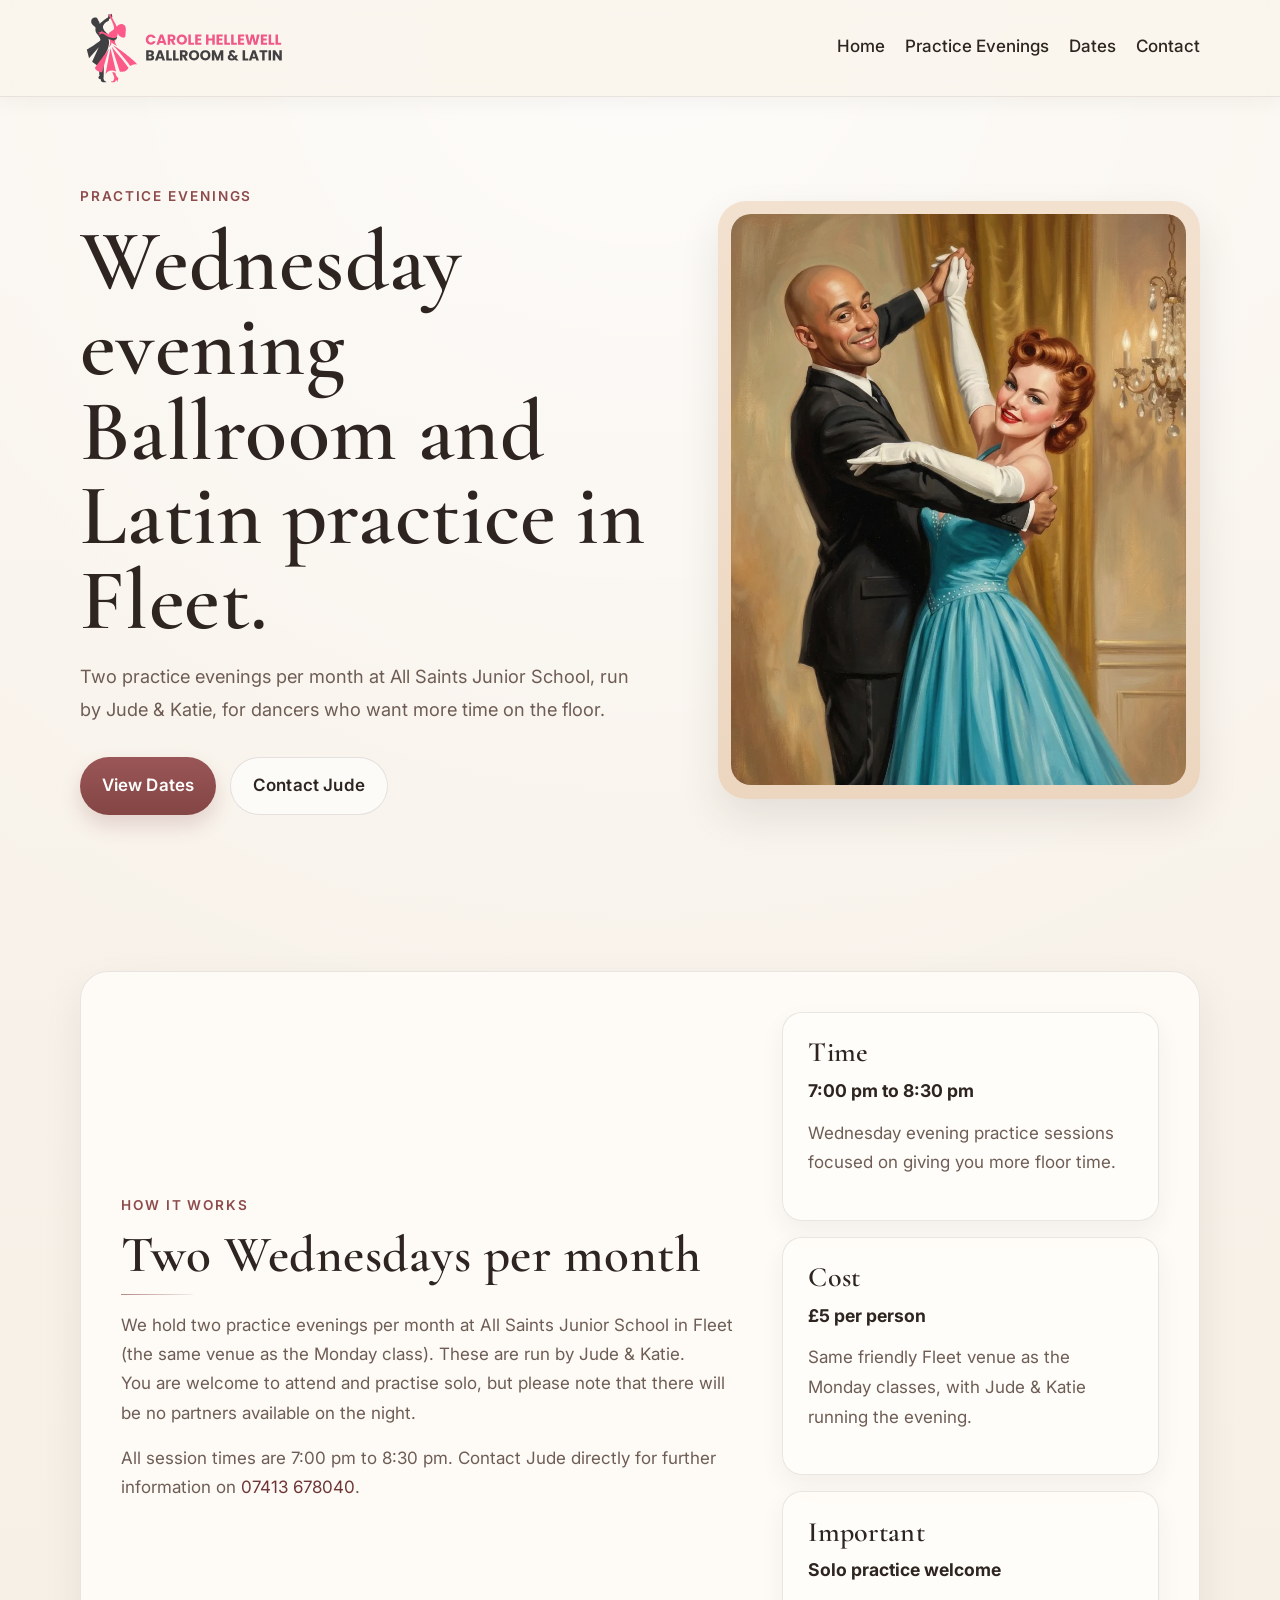
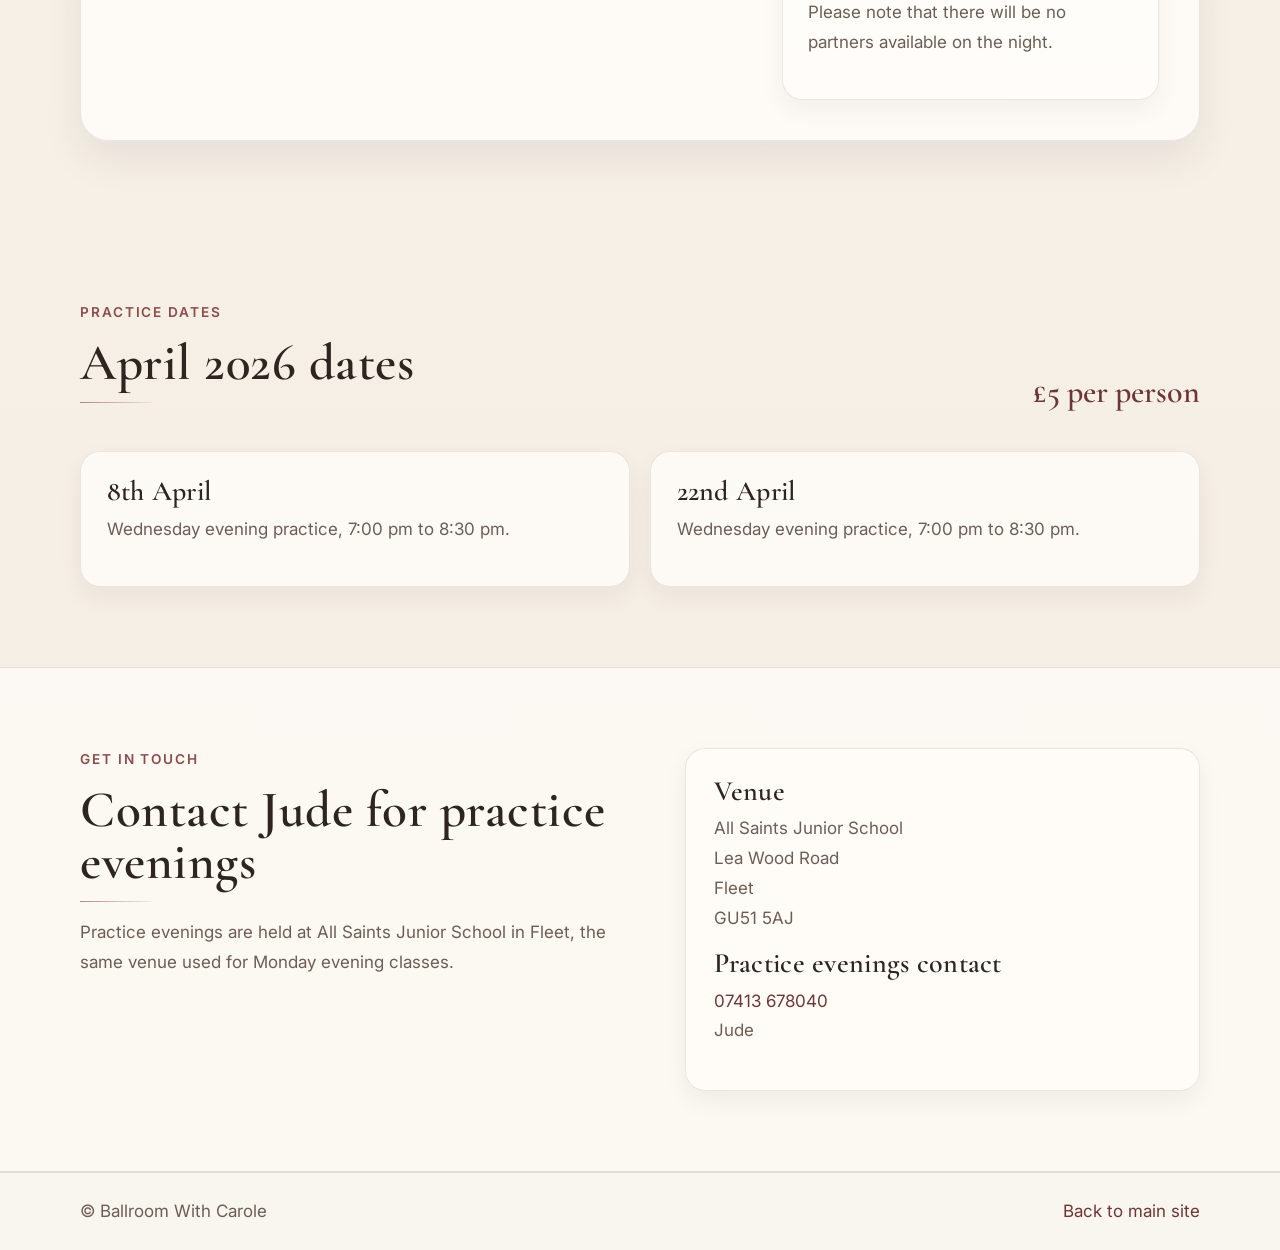
==== practice-evenings.html @ eed53af4 "Upload of locally developed files" ====
<!DOCTYPE html>
<html lang="en">
<head>
  <meta charset="UTF-8" />
  <meta name="viewport" content="width=device-width, initial-scale=1.0" />
  <title>Practice Evenings in Fleet | Ballroom With Carole</title>
  <meta
    name="description"
    content="Practice evenings in Fleet, Hampshire, with two Wednesday sessions per month at All Saints Junior School. Run by Jude & Katie."
  />
  <link rel="canonical" href="https://ballroomwithcarole.co.uk/practice-evenings.html" />
  <meta name="robots" content="index,follow" />
  <meta property="og:locale" content="en_GB" />
  <meta property="og:type" content="website" />
  <meta property="og:site_name" content="Ballroom With Carole" />
  <meta property="og:title" content="Practice Evenings in Fleet | Ballroom With Carole" />
  <meta
    property="og:description"
    content="Practice evenings in Fleet, Hampshire, with two Wednesday sessions per month at All Saints Junior School. Run by Jude & Katie."
  />
  <meta property="og:url" content="https://ballroomwithcarole.co.uk/practice-evenings.html" />
  <meta property="og:image" content="https://ballroomwithcarole.co.uk/images/latin.webp" />
  <meta property="og:image:alt" content="Vintage-style Latin dance illustration" />
  <meta name="twitter:card" content="summary_large_image" />
  <meta name="twitter:title" content="Practice Evenings in Fleet | Ballroom With Carole" />
  <meta
    name="twitter:description"
    content="Practice evenings in Fleet, Hampshire, with two Wednesday sessions per month at All Saints Junior School. Run by Jude & Katie."
  />
  <meta name="twitter:image" content="https://ballroomwithcarole.co.uk/images/latin.webp" />
  <meta name="twitter:image:alt" content="Vintage-style Latin dance illustration" />
  <link rel="preconnect" href="https://fonts.googleapis.com" />
  <link rel="preconnect" href="https://fonts.gstatic.com" crossorigin />
  <link
    href="https://fonts.googleapis.com/css2?family=Cormorant+Garamond:wght@500;600;700&family=Inter:wght@400;500;600&display=swap"
    rel="stylesheet"
  />
  <link rel="stylesheet" href="style.css" />
  <script type="application/ld+json">
    {
      "@context": "https://schema.org",
      "@graph": [
        {
          "@type": "WebPage",
          "@id": "https://ballroomwithcarole.co.uk/practice-evenings.html#webpage",
          "url": "https://ballroomwithcarole.co.uk/practice-evenings.html",
          "name": "Practice Evenings in Fleet | Ballroom With Carole",
          "description": "Practice evenings in Fleet, Hampshire, with two Wednesday sessions per month at All Saints Junior School. Run by Jude & Katie.",
          "inLanguage": "en-GB"
        },
        {
          "@type": "Organization",
          "@id": "https://ballroomwithcarole.co.uk/#organization",
          "name": "Ballroom With Carole",
          "url": "https://ballroomwithcarole.co.uk/",
          "logo": "https://ballroomwithcarole.co.uk/images/logo.svg"
        },
        {
          "@type": "Event",
          "@id": "https://ballroomwithcarole.co.uk/practice-evenings.html#date-2026-04-08",
          "name": "Ballroom and Latin Practice Evening",
          "description": "Wednesday evening Ballroom and Latin practice session in Fleet.",
          "startDate": "2026-04-08T19:00:00+01:00",
          "endDate": "2026-04-08T20:30:00+01:00",
          "eventAttendanceMode": "https://schema.org/OfflineEventAttendanceMode",
          "eventStatus": "https://schema.org/EventScheduled",
          "url": "https://ballroomwithcarole.co.uk/practice-evenings.html#date-2026-04-08",
          "organizer": {
            "@id": "https://ballroomwithcarole.co.uk/#organization"
          },
          "location": {
            "@type": "Place",
            "name": "All Saints Junior School",
            "address": {
              "@type": "PostalAddress",
              "streetAddress": "Lea Wood Road",
              "addressLocality": "Fleet",
              "postalCode": "GU51 5AJ",
              "addressCountry": "GB"
            }
          },
          "offers": {
            "@type": "Offer",
            "price": "5",
            "priceCurrency": "GBP",
            "url": "https://ballroomwithcarole.co.uk/practice-evenings.html",
            "availability": "https://schema.org/InStock"
          }
        },
        {
          "@type": "Event",
          "@id": "https://ballroomwithcarole.co.uk/practice-evenings.html#date-2026-04-22",
          "name": "Ballroom and Latin Practice Evening",
          "description": "Wednesday evening Ballroom and Latin practice session in Fleet.",
          "startDate": "2026-04-22T19:00:00+01:00",
          "endDate": "2026-04-22T20:30:00+01:00",
          "eventAttendanceMode": "https://schema.org/OfflineEventAttendanceMode",
          "eventStatus": "https://schema.org/EventScheduled",
          "url": "https://ballroomwithcarole.co.uk/practice-evenings.html#date-2026-04-22",
          "organizer": {
            "@id": "https://ballroomwithcarole.co.uk/#organization"
          },
          "location": {
            "@type": "Place",
            "name": "All Saints Junior School",
            "address": {
              "@type": "PostalAddress",
              "streetAddress": "Lea Wood Road",
              "addressLocality": "Fleet",
              "postalCode": "GU51 5AJ",
              "addressCountry": "GB"
            }
          },
          "offers": {
            "@type": "Offer",
            "price": "5",
            "priceCurrency": "GBP",
            "url": "https://ballroomwithcarole.co.uk/practice-evenings.html",
            "availability": "https://schema.org/InStock"
          }
        }
      ]
    }
  </script>
</head>
<body>
  <header class="site-header">
    <div class="container header-inner">
      <a class="brand" href="index.html">
        <img src="images/logo.svg" alt="Ballroom With Carole logo" />
      </a>
      <nav class="site-nav" aria-label="Primary navigation">
        <a href="index.html">Home</a>
        <a href="practice-evenings.html">Practice Evenings</a>
        <a href="#dates">Dates</a>
        <a href="#contact">Contact</a>
      </nav>
    </div>
  </header>

  <main id="top">
    <section class="hero">
      <div class="container hero-grid">
        <div class="hero-copy">
          <p class="eyebrow">Practice evenings</p>
          <h1>Wednesday evening Ballroom and Latin practice in Fleet.</h1>
          <p class="lead">
            Two practice evenings per month at All Saints Junior School, run by Jude & Katie,
            for dancers who want more time on the floor.
          </p>

          <div class="hero-actions">
            <a class="button button-primary" href="#dates">View Dates</a>
            <a class="button button-secondary" href="#contact">Contact Jude</a>
          </div>
        </div>

        <div class="hero-art" aria-hidden="true">
          <div class="hero-art-frame">
            <img src="images/latin.webp" alt="Vintage-style Latin dance illustration" />
          </div>
        </div>
      </div>
    </section>

    <section class="private section">
      <div class="container">
        <div class="private-shell">
          <div class="private-top">
            <div class="private-copy">
              <p class="eyebrow">How it works</p>
              <h2>Two Wednesdays per month</h2>
              <p class="private-lead">
                We hold two practice evenings per month at All Saints Junior School in Fleet
                (the same venue as the Monday class). These are run by Jude & Katie.
              </p>
              <p>
                You are welcome to attend and practise solo, but please note that there will
                be no partners available on the night.
              </p>
              <p>
                All session times are 7:00 pm to 8:30 pm. Contact Jude directly for further
                information on <a href="tel:07413678040">07413 678040</a>.
              </p>
            </div>

            <div class="practice-summary">
              <article class="card">
                <h3>Time</h3>
                <p class="card-title">7:00 pm to 8:30 pm</p>
                <p>Wednesday evening practice sessions focused on giving you more floor time.</p>
              </article>

              <article class="card">
                <h3>Cost</h3>
                <p class="card-title">£5 per person</p>
                <p>Same friendly Fleet venue as the Monday classes, with Jude & Katie running the evening.</p>
              </article>

              <article class="card">
                <h3>Important</h3>
                <p class="card-title">Solo practice welcome</p>
                <p>Please note that there will be no partners available on the night.</p>
              </article>
            </div>
          </div>
        </div>
      </div>
    </section>

    <section id="dates" class="classes section">
      <div class="container">
        <div class="section-heading">
          <div>
            <p class="eyebrow">Practice dates</p>
            <h2 id="practice-dates-heading">April 2026 dates</h2>
          </div>
          <p class="price-tag">£5 per person</p>
        </div>

        <div id="practice-dates-list" class="card-grid practice-dates-grid" aria-live="polite">
          <article class="card practice-date-card" id="date-2026-04-08">
            <h3>8th April</h3>
            <p>Wednesday evening practice, 7:00 pm to 8:30 pm.</p>
          </article>
          <article class="card practice-date-card" id="date-2026-04-22">
            <h3>22nd April</h3>
            <p>Wednesday evening practice, 7:00 pm to 8:30 pm.</p>
          </article>
        </div>
      </div>
    </section>

    <section id="contact" class="contact section section-tint">
      <div class="container contact-grid">
        <div>
          <p class="eyebrow">Get in touch</p>
          <h2>Contact Jude for practice evenings</h2>
          <p>
            Practice evenings are held at All Saints Junior School in Fleet, the same venue
            used for Monday evening classes.
          </p>
        </div>

        <div class="contact-card">
          <h3>Venue</h3>
          <p>
            All Saints Junior School<br />
            Lea Wood Road<br />
            Fleet<br />
            GU51 5AJ
          </p>

          <h3>Practice evenings contact</h3>
          <p>
            <a href="tel:07413678040">07413 678040</a><br />
            Jude
          </p>
        </div>
      </div>
    </section>
  </main>

  <footer class="site-footer">
    <div class="container footer-inner">
      <p>© Ballroom With Carole</p>
      <p><a href="index.html">Back to main site</a></p>
    </div>
  </footer>

  <script src="practice-evenings-data.js"></script>
  <script>
    (function () {
      var data = window.practiceEveningsData || {};
      var monthLabel = data.monthLabel || "";
      var dates = Array.isArray(data.dates) ? data.dates : [];
      var heading = document.getElementById("practice-dates-heading");
      var list = document.getElementById("practice-dates-list");
      var currentMonth = monthLabel;
      var monthNumbers = {
        january: "01",
        february: "02",
        march: "03",
        april: "04",
        may: "05",
        june: "06",
        july: "07",
        august: "08",
        september: "09",
        october: "10",
        november: "11",
        december: "12"
      };

      function slugifyDate(label) {
        var labelMatch = (label || "").match(/(\d{1,2})(?:st|nd|rd|th)?\s+([A-Za-z]+)/);
        var monthMatch = (currentMonth || "").match(/([A-Za-z]+)\s+(\d{4})/);
        var day = labelMatch ? labelMatch[1].padStart(2, "0") : "";
        var monthName = labelMatch ? labelMatch[2].toLowerCase() : "";
        var year = monthMatch ? monthMatch[2] : "";
        var month = monthNumbers[monthName] || "";

        if (year && month && day) {
          return "date-" + year + "-" + month + "-" + day;
        }

        return "date-" + (label || "").toLowerCase().replace(/[^a-z0-9]+/g, "-").replace(/^-+|-+$/g, "");
      }

      if (heading && monthLabel) {
        heading.textContent = monthLabel + " dates";
      }

      if (!list) {
        return;
      }

      if (!dates.length) {
        list.innerHTML =
          '<article class="card practice-date-card"><h3>Dates coming soon</h3><p>New practice evening dates will be announced soon.</p></article>';
        return;
      }

      list.innerHTML = dates
        .map(function (dateLabel) {
          return (
            '<article class="card practice-date-card" id="' + slugifyDate(dateLabel) + '">' +
            "<h3>" + dateLabel + "</h3>" +
            "<p>Wednesday evening practice, 7:00 pm to 8:30 pm.</p>" +
            "</article>"
          );
        })
        .join("");
    })();
  </script>
</body>
</html>
---- style.css ----
:root {
  --bg: #f6f0e7;
  --bg-soft: #fbf7f1;
  --surface: #fffdf9;
  --surface-2: #f0e5d7;
  --text: #2e2521;
  --muted: #6e5d55;
  --accent: #8d4b4b;
  --accent-dark: #6e3636;
  --border: rgba(46, 37, 33, 0.12);
  --shadow: 0 18px 40px rgba(46, 37, 33, 0.08);

  --font-heading: "Cormorant Garamond", serif;
  --font-body: "Inter", sans-serif;

  --container: 1120px;
  --radius: 20px;
  --shadow-soft: 0 10px 24px rgba(46, 37, 33, 0.06);
  --shadow-card: 0 16px 34px rgba(46, 37, 33, 0.08);
}

*,
*::before,
*::after {
  box-sizing: border-box;
}

html {
  scroll-behavior: smooth;
}

body {
  margin: 0;
  background:
    radial-gradient(circle at top, rgba(255, 255, 255, 0.75), transparent 38%),
    linear-gradient(to bottom, #f9f4ec, #f4ede3);
  color: var(--text);
  font-family: var(--font-body);
  font-size: 17px;
  line-height: 1.72;
}

img {
  max-width: 100%;
  display: block;
}

a {
  color: var(--accent-dark);
  text-decoration: none;
}

a:hover {
  text-decoration: underline;
}

.container {
  width: min(var(--container), calc(100% - 2rem));
  margin: 0 auto;
}

.narrow {
  width: min(760px, calc(100% - 2rem));
  margin: 0 auto;
}

.centred {
  text-align: center;
}

.section {
  padding: 5rem 0;
}

.intro.section {
  padding-top: 3.75rem;
}

.about.section {
  padding-top: 5.5rem;
  padding-bottom: 5.5rem;
}

.styles.section,
.classes.section,
.faq.section,
.private.section,
.contact.section {
  padding-top: 5rem;
  padding-bottom: 5rem;
}

.section-tint {
  background: rgba(255, 253, 249, 0.72);
  border-top: 1px solid var(--border);
  border-bottom: 1px solid var(--border);
}

h1,
h2,
h3 {
  margin-top: 0;
  font-family: var(--font-heading);
  font-weight: 600;
  line-height: 1.05;
  letter-spacing: 0.01em;
  color: var(--text);
}

h1 {
  font-size: clamp(3rem, 7vw, 5.4rem);
  margin-bottom: 1rem;
  line-height: 0.98;
  letter-spacing: 0.005em;
}

h2 {
  font-size: clamp(2.2rem, 4vw, 3.4rem);
  margin-bottom: 1rem;
  line-height: 1.02;
  position: relative;
}

h3 {
  font-size: 1.75rem;
  margin-bottom: 0.5rem;
}

p {
  margin-top: 0;
  margin-bottom: 1rem;
  color: var(--muted);
}

.eyebrow {
  margin-bottom: 0.75rem;
  color: var(--accent);
  font-size: 0.85rem;
  font-weight: 600;
  letter-spacing: 0.14em;
  text-transform: uppercase;
}

.lead,
.intro-lead {
  font-size: 1.14rem;
  line-height: 1.8;
  max-width: 38rem;
}

.card p,
.faq-item p,
.about-text p,
.contact p {
  line-height: 1.75;
}

.site-header {
  position: sticky;
  top: 0;
  z-index: 10;
  backdrop-filter: blur(12px);
  background: rgba(249, 244, 236, 0.82);
  border-bottom: 1px solid rgba(46, 37, 33, 0.09);
  box-shadow: 0 6px 18px rgba(46, 37, 33, 0.04);
}

.intro-shell,
.private-shell {
  background: rgba(255, 253, 249, 0.82);
  border: 1px solid rgba(46, 37, 33, 0.1);
  border-radius: 28px;
  padding: 2.5rem;
  box-shadow: var(--shadow);
}

.intro-top,
.private-top,
.styles-top {
  display: grid;
  grid-template-columns: 1.25fr 0.75fr;
  gap: 2rem;
  align-items: center;
  margin-bottom: 2rem;
}

.private-top {
  margin-bottom: 0;
}

.intro-copy,
.private-copy,
.styles-copy {
  max-width: 760px;
}

.intro-lead {
  margin-bottom: 0;
}

.private-lead {
  margin-bottom: 0;
}

.intro-image,
.private-image,
.classes-image {
  display: flex;
  justify-content: center;
  align-items: center;
  padding-bottom: 1rem;
}

.classes-image {
  margin-bottom: 0;
}

.intro-image-frame,
.private-image-frame,
.classes-image-frame {
  width: 100%;
  max-width: 220px;
  background: linear-gradient(180deg, #f3e1cf, #ecd6c0);
  padding: 0.55rem;
  border-radius: 22px;
  box-shadow: 0 12px 30px rgba(46, 37, 33, 0.12);
}

.classes-image-frame {
  max-width: 320px;
}

.intro-image-art,
.private-image-art,
.classes-image-art {
  width: 100%;
  height: auto;
  display: block;
  border-radius: 16px;
  filter: contrast(0.98) saturate(0.95);
}

.intro-points {
  display: grid;
  grid-template-columns: repeat(3, 1fr);
  gap: 1rem;
}

.intro-point {
  background: rgba(255, 253, 249, 0.9);
  border: 1px solid var(--border);
  border-radius: 20px;
  padding: 1.4rem;
}

.intro-point h3 {
  font-size: 1.45rem;
  margin-bottom: 0.5rem;
}

.intro-point p {
  margin-bottom: 0;
}

@media (max-width: 920px) {
  .intro-top,
  .private-top,
  .styles-top,
  .intro-points {
    grid-template-columns: 1fr;
  }

  .intro-shell,
  .private-shell {
    padding: 2rem;
  }

  .intro-image,
  .private-image,
  .classes-image {
    justify-content: flex-start;
  }

  .intro-image-frame,
  .private-image-frame {
    max-width: 200px;
  }
}

.header-inner {
  min-height: 96px;
  display: flex;
  align-items: center;
  justify-content: space-between;
  gap: 1rem;
}

.about-grid {
  align-items: center;
}

.about-image {
  display: flex;
  justify-content: center;
  align-items: center;
}

.about-image img {
  width: 240px;
  height: 240px;
  border-radius: 50%;
  object-fit: cover;
  border: 8px solid rgba(255, 255, 255, 0.78);
  box-shadow:
    0 0 0 1px rgba(46, 37, 33, 0.08),
    0 14px 34px rgba(46, 37, 33, 0.14);
}

.site-nav {
  display: flex;
  flex-wrap: wrap;
  gap: 1.25rem;
}

.site-nav a {
  color: var(--text);
  font-weight: 500;
  position: relative;
  padding-bottom: 0.2rem;
}

.site-nav a::after {
  content: "";
  position: absolute;
  left: 0;
  bottom: 0;
  width: 100%;
  height: 1px;
  background: rgba(141, 75, 75, 0.55);
  transform: scaleX(0);
  transform-origin: center;
  transition: transform 0.22s ease;
}

.site-nav a:hover {
  text-decoration: none;
}

.site-nav a:hover::after {
  transform: scaleX(1);
}

.hero {
  padding: 5.5rem 0 4.75rem;
}

.hero-grid {
  display: grid;
  grid-template-columns: 1.1fr 0.9fr;
  gap: 3rem;
  align-items: center;
}

.hero-copy {
  padding-right: 1rem;
}

.hero-actions {
  display: flex;
  flex-wrap: wrap;
  gap: 0.9rem;
  margin-top: 2rem;
}

.button {
  display: inline-flex;
  align-items: center;
  justify-content: center;
  min-height: 50px;
  padding: 0.82rem 1.35rem;
  border-radius: 999px;
  font-weight: 600;
  letter-spacing: 0.01em;
  transition: transform 0.18s ease, background-color 0.18s ease, border-color 0.18s ease;
}

.button:hover {
  text-decoration: none;
  transform: translateY(-1px);
}

.button-primary {
  background: linear-gradient(180deg, #9a5656, #844545);
  color: white;
  box-shadow: 0 10px 20px rgba(141, 75, 75, 0.2);
}

.button-primary:hover {
  background: linear-gradient(180deg, #8f4e4e, #743c3c);
}

.button-secondary {
  border: 1px solid var(--border);
  color: var(--text);
  background: rgba(255, 255, 255, 0.6);
}

.button-secondary:hover {
  background: rgba(255, 255, 255, 0.9);
  border-color: rgba(46, 37, 33, 0.18);
}

.hero-art-frame {
  background: linear-gradient(180deg, #f3e1cf, #ecd6c0);
  padding: 0.85rem;
  border-radius: 28px;
  box-shadow: 0 18px 40px rgba(46, 37, 33, 0.1);
}

.hero-art-frame img {
  border-radius: 20px;
  filter: contrast(0.98) saturate(0.94);
}

.intro-copy h2::after,
.private-copy h2::after,
.styles-copy h2::after,
.classes h2::after,
.contact h2::after {
  content: "";
  display: block;
  width: 72px;
  height: 1px;
  margin-top: 0.8rem;
  background: linear-gradient(to right, rgba(141, 75, 75, 0.65), rgba(141, 75, 75, 0.08));
}

.two-column {
  display: grid;
  grid-template-columns: 0.85fr 1.15fr;
  gap: 3rem;
  align-items: start;
}

.pill-grid {
  display: flex;
  flex-wrap: wrap;
  gap: 0.85rem;
  margin-top: 2.2rem;
}

.pill {
  display: inline-block;
  padding: 0.75rem 1.1rem;
  border-radius: 999px;
  background: rgba(255, 255, 255, 0.78);
  border: 1px solid rgba(46, 37, 33, 0.12);
  color: var(--text);
  font-weight: 500;
  letter-spacing: 0.02em;

  transition: all 0.25s ease;
}

.pill:nth-child(4n+1) {
  background: rgba(243, 225, 207, 0.6);
  /* warm champagne */
}

.pill:nth-child(4n+2) {
  background: rgba(255, 255, 255, 0.9);
}

.pill:nth-child(4n+3) {
  background: rgba(141, 75, 75, 0.08);
  /* burgundy tint */
}

.pill:nth-child(4n+4) {
  background: rgba(240, 229, 215, 0.6);
}

.pill:hover {
  transform: translateY(-2px);
  border-color: rgba(141, 75, 75, 0.35);
  box-shadow: 0 8px 18px rgba(46, 37, 33, 0.08);
  background: rgba(255, 255, 255, 0.95);
}

.pill:hover {
  letter-spacing: 0.04em;
}

.pill small {
  display: block;
  font-size: 0.7rem;
  color: var(--muted);
  margin-top: 0.2rem;
  letter-spacing: 0.06em;
  text-transform: uppercase;
}

.styles .container {
  background: rgba(255, 253, 249, 0.6);
  border: 1px solid var(--border);
  border-radius: 28px;
  padding: 2.5rem;
  box-shadow: var(--shadow);
}

.section-heading {
  display: flex;
  justify-content: space-between;
  align-items: end;
  gap: 1rem;
  margin-bottom: 2rem;
}

.price-tag {
  margin: 0;
  font-family: var(--font-heading);
  font-size: 2rem;
  font-weight: 600;
  color: var(--accent-dark);
  white-space: nowrap;
}

.card-grid {
  display: grid;
  grid-template-columns: repeat(3, 1fr);
  gap: 1.25rem;
}

.practice-summary {
  display: grid;
  gap: 1rem;
}

.practice-summary .card,
.practice-date-card {
  height: 100%;
}

.practice-dates-grid {
  grid-template-columns: repeat(2, 1fr);
}

.card {
  background: rgba(255, 253, 249, 0.82);
  border: 1px solid rgba(46, 37, 33, 0.1);
  border-radius: var(--radius);
  padding: 1.6rem;
  box-shadow: var(--shadow-soft);
}

.card-suspended {
  opacity: 0.58;
  background: rgba(255, 253, 249, 0.65);
  box-shadow: none;
}

.card-suspended:hover {
  transform: none;
  box-shadow: none;
}

.card-title {
  font-size: 1.1rem;
  font-weight: 700;
  color: var(--text);
  margin-bottom: 0.75rem;
}

.faq-grid {
  display: grid;
  grid-template-columns: repeat(2, 1fr);
  gap: 1.25rem;
  margin-top: 2rem;
}

.faq-item {
  background: rgba(255, 253, 249, 0.82);
  border: 1px solid rgba(46, 37, 33, 0.1);
  border-radius: var(--radius);
  padding: 1.5rem;
  box-shadow: var(--shadow-soft);
}

.faq-item h3 {
  font-size: 1.5rem;
}

.faq-link-wrap {
  margin-top: 1.5rem;
}

.text-link {
  font-weight: 600;
}

.contact-grid {
  display: grid;
  grid-template-columns: 1fr 0.9fr;
  gap: 2rem;
  align-items: start;
}

.contact-card {
  background: rgba(255, 253, 249, 0.82);
  border: 1px solid rgba(46, 37, 33, 0.1);
  border-radius: var(--radius);
  padding: 1.75rem;
  box-shadow: var(--shadow-soft);
}

.card:not(.card-suspended):hover,
.faq-item:hover {
  transform: translateY(-2px);
  box-shadow: var(--shadow-card);
  transition: transform 0.2s ease, box-shadow 0.2s ease;
}

.site-footer {
  padding: 1.5rem 0;
  border-top: 1px solid var(--border);
  background: rgba(255, 255, 255, 0.4);
}

.footer-inner {
  display: flex;
  justify-content: space-between;
  gap: 1rem;
  flex-wrap: wrap;
}

.footer-inner p {
  margin: 0;
}

.brand img {
  height: 80px;
  width: auto;
  display: block;
}

.brand {
  display: flex;
  flex-direction: column;
  font-family: var(--font-heading);
  font-size: 1.8rem;
  font-weight: 700;
  color: var(--text);
  line-height: 1;
  white-space: nowrap;
}

.brand:hover {
  text-decoration: none;
}

@media (max-width: 920px) {
  .hero-grid,
  .two-column,
  .contact-grid,
  .card-grid,
  .faq-grid {
    grid-template-columns: 1fr;
  }

  .practice-dates-grid {
    grid-template-columns: 1fr;
  }

  .section-heading {
    align-items: start;
    flex-direction: column;
  }

  .hero-copy {
    padding-right: 0;
  }
}

@media (max-width: 700px) {
  .intro-image,
  .intro-image-frame,
  .private-image,
  .private-image-frame,
  .classes-image,
  .classes-image-frame {
    width: 100%;
  }

  .intro-image-frame,
  .private-image-frame,
  .classes-image-frame {
    max-width: none;
  }

  .header-inner {
    flex-direction: column;
    justify-content: center;
    padding: 1rem 0;
  }

  .site-nav {
    justify-content: center;
    gap: 0.9rem;
  }

  .section {
    padding: 4rem 0;
  }

  .button {
    width: 100%;
  }
}

@media (max-width: 1024px) {
  .hero {
    padding: 3rem 0 0 !important;
  }

  .styles.section,
  .private.section {
    padding-bottom: 0 !important;
  }
}
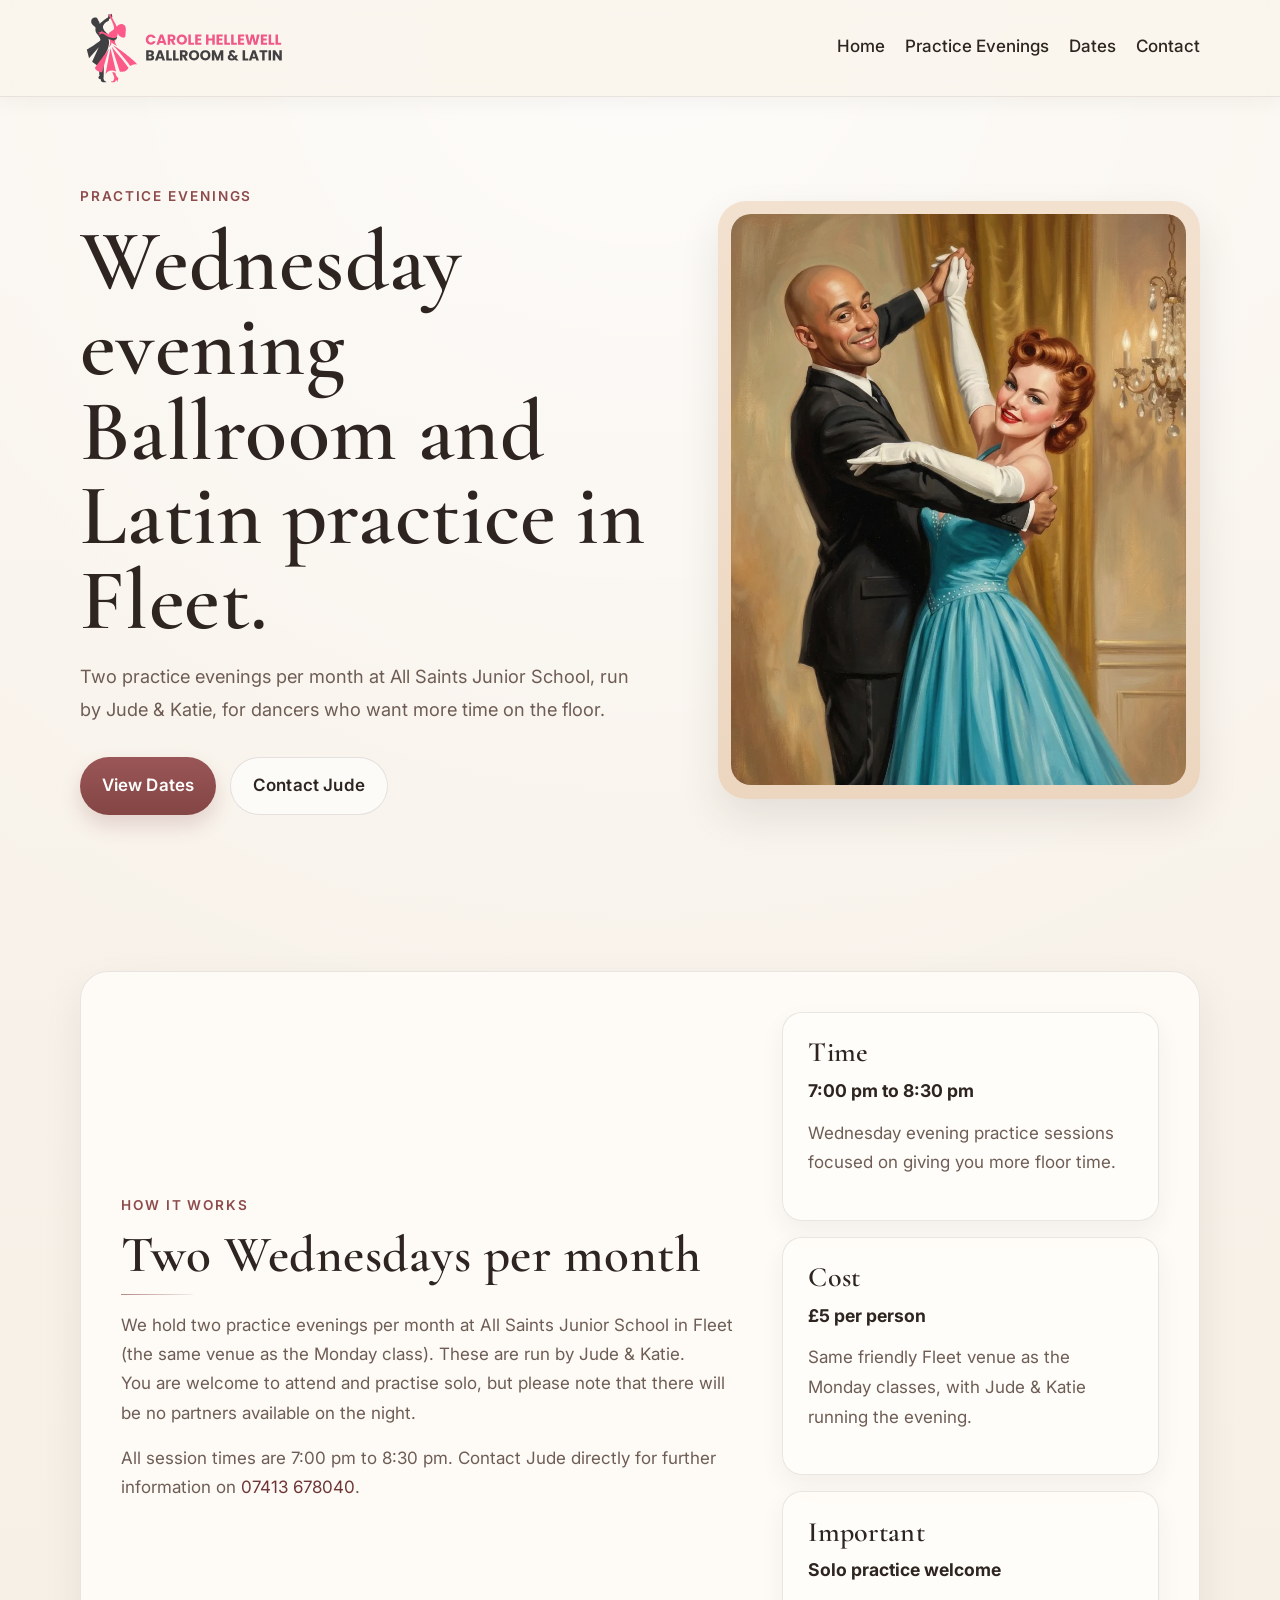
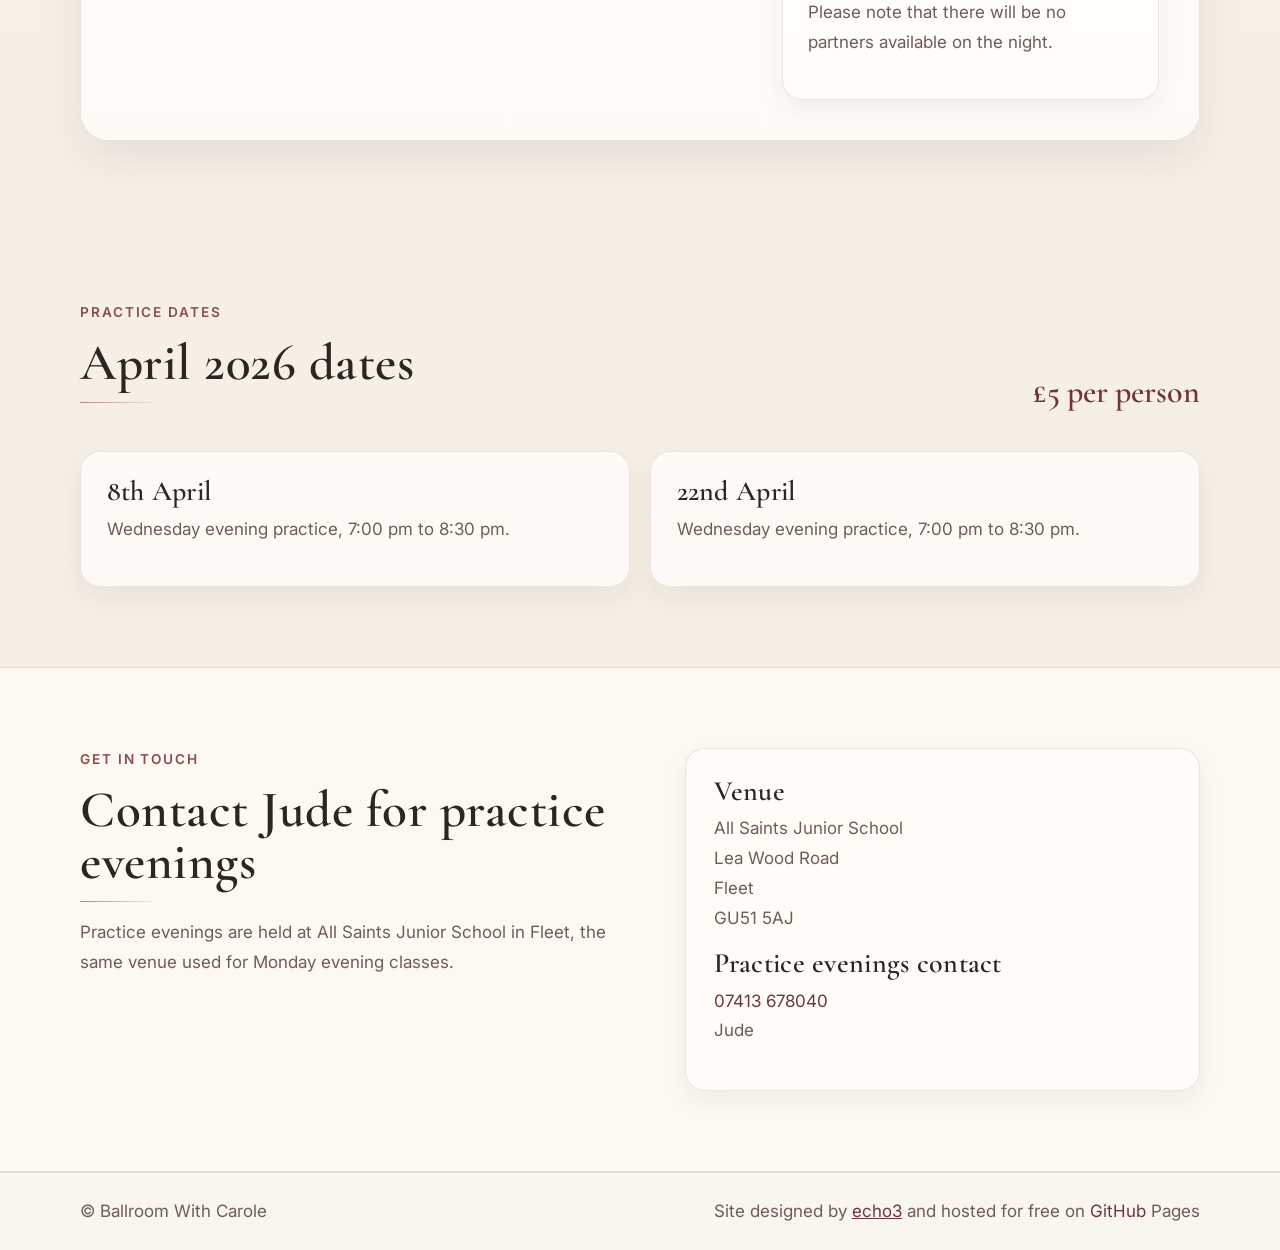
==== commit 571bf65c: "Updates to layout and content" ====
--- a/practice-evenings.html
+++ b/practice-evenings.html
@@ -163,7 +163,7 @@
       </div>
     </section>
 
-    <section class="private section">
+    <section class="private section panel-section">
       <div class="container">
         <div class="private-shell">
           <div class="private-top">
@@ -264,7 +264,7 @@
   <footer class="site-footer">
     <div class="container footer-inner">
       <p>© Ballroom With Carole</p>
-      <p><a href="index.html">Back to main site</a></p>
+      <p>Site designed by <a class="footer-credit-link" href="https://echo3.co">echo3</a> and hosted for free on <a href="https://github.com">GitHub</a> Pages</p>
     </div>
   </footer>
 
--- a/style.css
+++ b/style.css
@@ -76,16 +76,20 @@
   padding-top: 3.75rem;
 }
 
-.about.section {
-  padding-top: 5.5rem;
-  padding-bottom: 5.5rem;
-}
-
-.styles.section,
-.classes.section,
-.faq.section,
-.private.section,
-.contact.section {
+.about.section {
+  padding-top: 5.5rem;
+  padding-bottom: 5.5rem;
+}
+
+.panel-section {
+  padding-bottom: 0;
+}
+
+.styles.section,
+.classes.section,
+.faq.section,
+.private.section,
+.contact.section {
   padding-top: 5rem;
   padding-bottom: 5rem;
 }
@@ -215,20 +219,32 @@
   margin-bottom: 0;
 }
 
-.intro-image-frame,
-.private-image-frame,
-.classes-image-frame {
-  width: 100%;
-  max-width: 220px;
-  background: linear-gradient(180deg, #f3e1cf, #ecd6c0);
-  padding: 0.55rem;
-  border-radius: 22px;
-  box-shadow: 0 12px 30px rgba(46, 37, 33, 0.12);
-}
-
-.classes-image-frame {
-  max-width: 320px;
-}
+.intro-image-frame,
+.classes-image-frame {
+  width: 100%;
+  max-width: 220px;
+  background: linear-gradient(180deg, #f3e1cf, #ecd6c0);
+  padding: 0.55rem;
+  border-radius: 22px;
+  box-shadow: 0 12px 30px rgba(46, 37, 33, 0.12);
+}
+
+.intro-image-frame {
+  max-width: 250px;
+}
+
+.private-image-frame {
+  width: 100%;
+  max-width: 300px;
+  background: linear-gradient(180deg, #f3e1cf, #ecd6c0);
+  padding: 0.55rem;
+  border-radius: 22px;
+  box-shadow: 0 12px 30px rgba(46, 37, 33, 0.12);
+}
+
+.classes-image-frame {
+  max-width: 320px;
+}
 
 .intro-image-art,
 .private-image-art,
@@ -571,24 +587,54 @@
   margin-bottom: 0.75rem;
 }
 
-.faq-grid {
-  display: grid;
-  grid-template-columns: repeat(2, 1fr);
-  gap: 1.25rem;
-  margin-top: 2rem;
-}
-
-.faq-item {
-  background: rgba(255, 253, 249, 0.82);
-  border: 1px solid rgba(46, 37, 33, 0.1);
-  border-radius: var(--radius);
-  padding: 1.5rem;
-  box-shadow: var(--shadow-soft);
-}
-
-.faq-item h3 {
-  font-size: 1.5rem;
-}
+.faq-grid {
+  display: grid;
+  grid-template-columns: repeat(2, 1fr);
+  gap: 1.25rem;
+  margin-top: 2rem;
+}
+
+.faq-item {
+  background: linear-gradient(180deg, rgba(255, 253, 249, 0.97), rgba(244, 236, 227, 0.9));
+  border: 1px solid rgba(46, 37, 33, 0.1);
+  border-top: 3px solid rgba(141, 75, 75, 0.62);
+  border-radius: 22px;
+  padding: 1.8rem;
+  box-shadow:
+    inset 0 1px 0 rgba(255, 255, 255, 0.72),
+    0 12px 28px rgba(46, 37, 33, 0.07);
+  transition: transform 0.22s ease, box-shadow 0.22s ease, border-color 0.22s ease;
+}
+
+.faq-item h3 {
+  display: flex;
+  align-items: center;
+  gap: 0.85rem;
+  font-size: 1.5rem;
+  line-height: 1.15;
+  margin-bottom: 0.9rem;
+}
+
+.faq-item h3::before {
+  content: "?";
+  width: 2rem;
+  height: 2rem;
+  border-radius: 50%;
+  display: inline-flex;
+  align-items: center;
+  justify-content: center;
+  flex: 0 0 2rem;
+  font-family: var(--font-body);
+  font-size: 0.95rem;
+  font-weight: 700;
+  color: #fff;
+  background: linear-gradient(180deg, #9a5656, #844545);
+  box-shadow: 0 8px 16px rgba(141, 75, 75, 0.22);
+}
+
+.faq-item p {
+  margin-bottom: 0;
+}
 
 .faq-link-wrap {
   margin-top: 1.5rem;
@@ -613,12 +659,19 @@
   box-shadow: var(--shadow-soft);
 }
 
-.card:not(.card-suspended):hover,
-.faq-item:hover {
-  transform: translateY(-2px);
-  box-shadow: var(--shadow-card);
-  transition: transform 0.2s ease, box-shadow 0.2s ease;
-}
+.card:not(.card-suspended):hover {
+  transform: translateY(-2px);
+  box-shadow: var(--shadow-card);
+  transition: transform 0.2s ease, box-shadow 0.2s ease;
+}
+
+.faq-item:hover {
+  transform: translateY(-3px);
+  border-color: rgba(141, 75, 75, 0.24);
+  box-shadow:
+    inset 0 1px 0 rgba(255, 255, 255, 0.78),
+    0 18px 34px rgba(46, 37, 33, 0.1);
+}
 
 .site-footer {
   padding: 1.5rem 0;
@@ -633,9 +686,13 @@
   flex-wrap: wrap;
 }
 
-.footer-inner p {
-  margin: 0;
-}
+.footer-inner p {
+  margin: 0;
+}
+
+.footer-credit-link {
+  text-decoration: underline;
+}
 
 .brand img {
   height: 80px;
@@ -717,13 +774,13 @@
   }
 }
 
-@media (max-width: 1024px) {
-  .hero {
-    padding: 3rem 0 0 !important;
-  }
-
-  .styles.section,
-  .private.section {
-    padding-bottom: 0 !important;
-  }
-}
+@media (max-width: 1024px) {
+  .hero {
+    padding: 3rem 0 0 !important;
+  }
+
+  .styles.section,
+  .panel-section {
+    padding-bottom: 0 !important;
+  }
+}
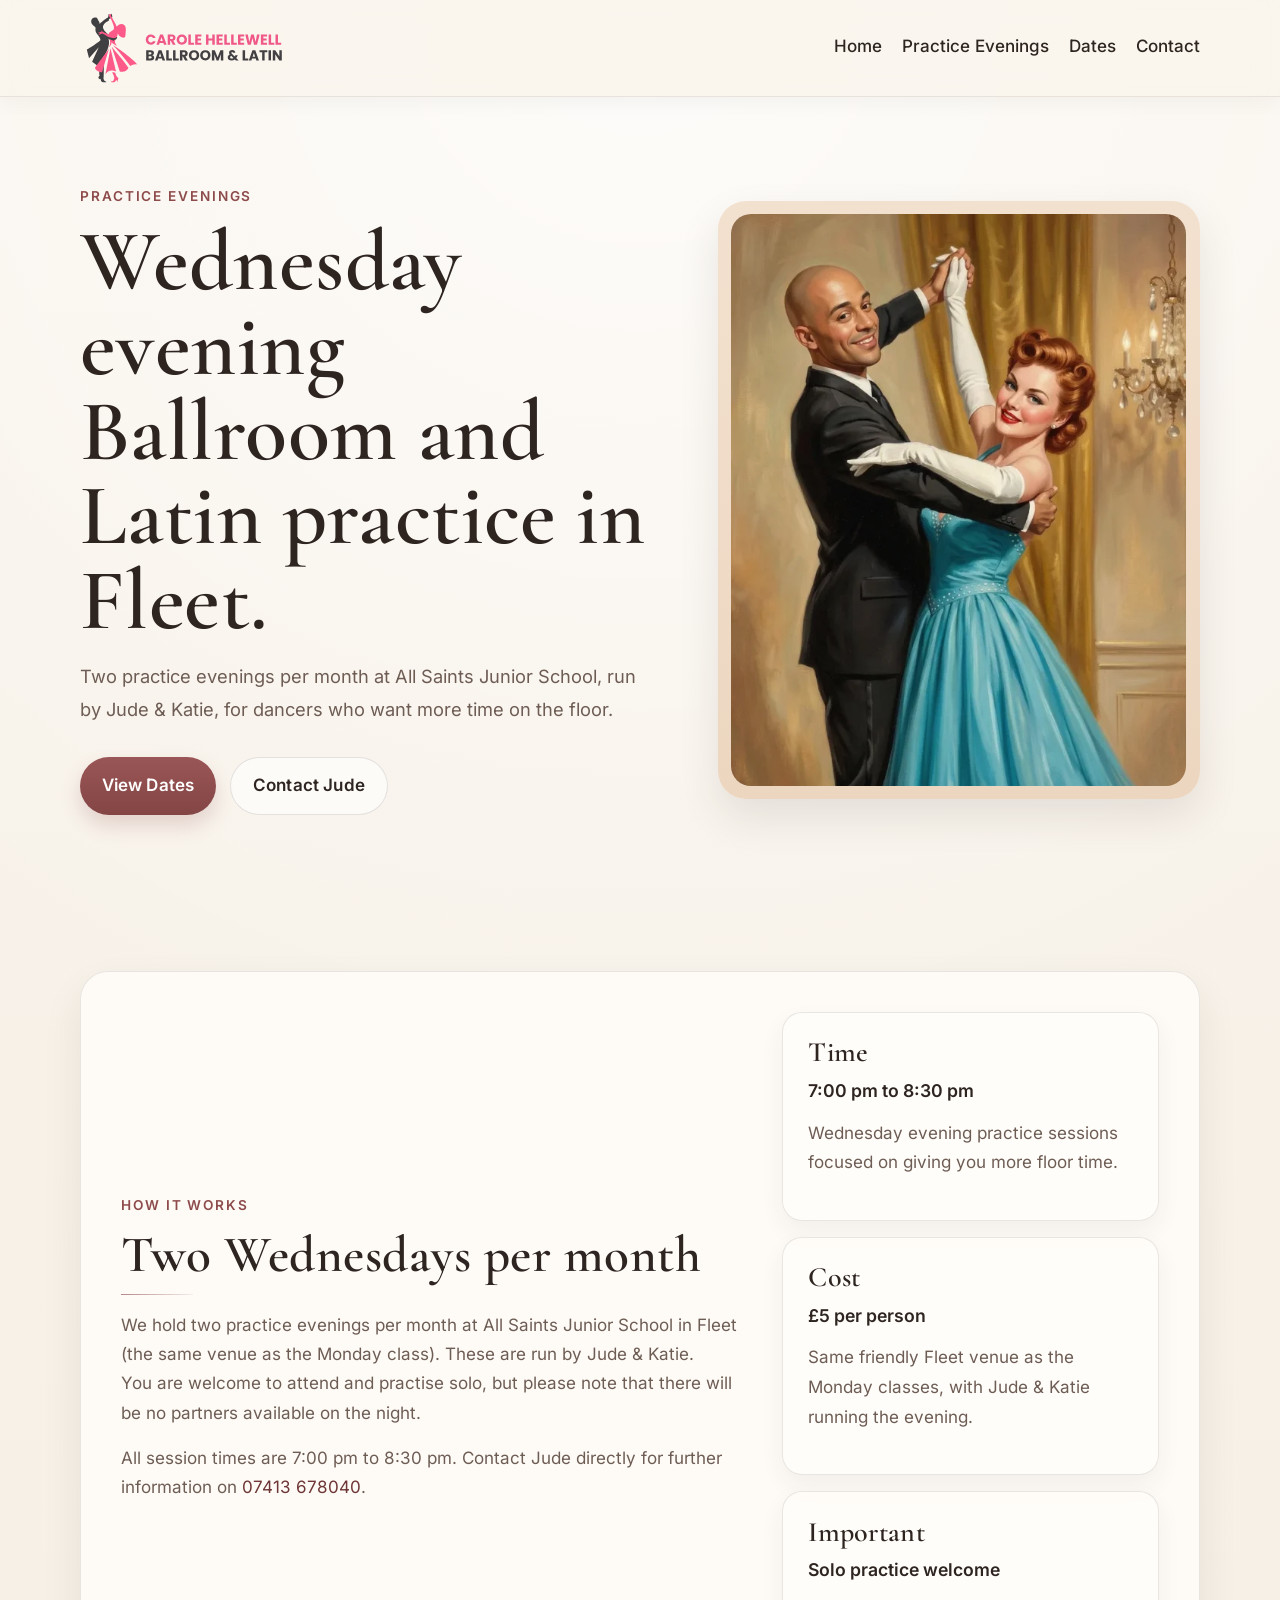
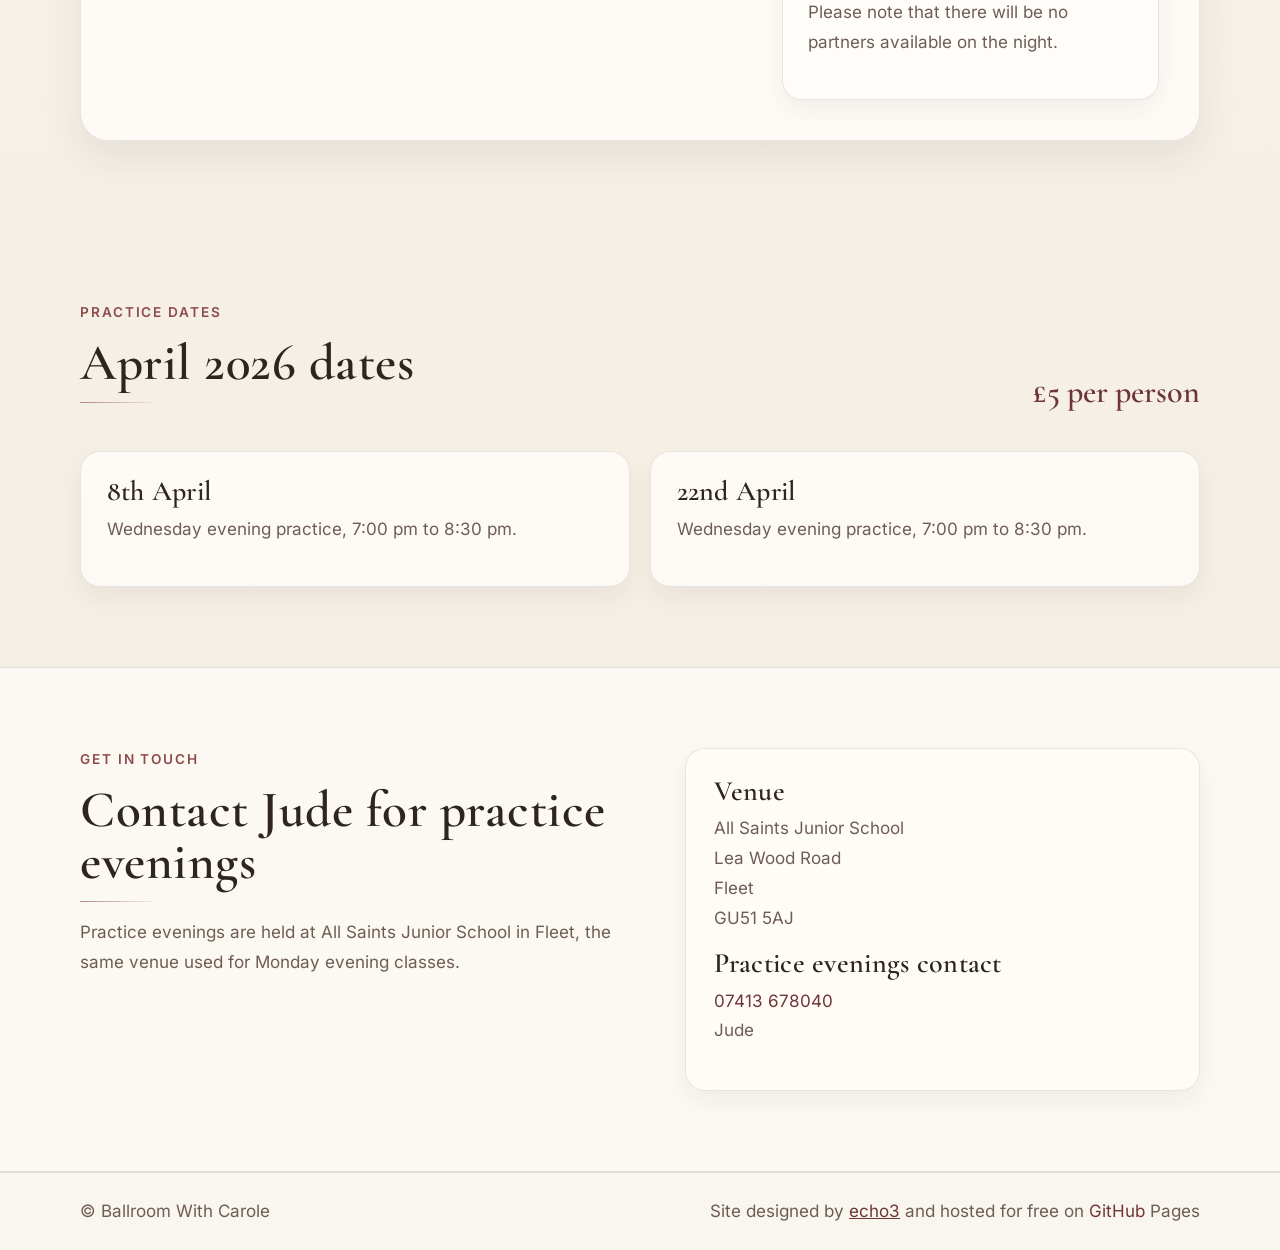
==== commit ebc3cab9: "Efficiency updates" ====
--- a/practice-evenings.html
+++ b/practice-evenings.html
@@ -29,12 +29,8 @@
   />
   <meta name="twitter:image" content="https://ballroomwithcarole.co.uk/images/latin.webp" />
   <meta name="twitter:image:alt" content="Vintage-style Latin dance illustration" />
-  <link rel="preconnect" href="https://fonts.googleapis.com" />
-  <link rel="preconnect" href="https://fonts.gstatic.com" crossorigin />
-  <link
-    href="https://fonts.googleapis.com/css2?family=Cormorant+Garamond:wght@500;600;700&family=Inter:wght@400;500;600&display=swap"
-    rel="stylesheet"
-  />
+  <link rel="preload" href="fonts/cormorant-garamond-latin.woff2" as="font" type="font/woff2" crossorigin />
+  <link rel="preload" href="fonts/inter-latin.woff2" as="font" type="font/woff2" crossorigin />
   <link rel="stylesheet" href="style.css" />
   <script type="application/ld+json">
     {
@@ -157,7 +153,13 @@
 
         <div class="hero-art" aria-hidden="true">
           <div class="hero-art-frame">
-            <img src="images/latin.webp" alt="Vintage-style Latin dance illustration" />
+            <img
+              src="images/latin.webp"
+              srcset="images/latin-300.webp 300w, images/latin-600.webp 600w, images/latin.webp 900w"
+              sizes="(max-width: 920px) calc(100vw - 2rem), 40vw"
+              alt="Vintage-style ballroom dance illustration"
+              fetchpriority="high"
+            />
           </div>
         </div>
       </div>
--- a/style.css
+++ b/style.css
@@ -1,8 +1,62 @@
-:root {
-  --bg: #f6f0e7;
-  --bg-soft: #fbf7f1;
-  --surface: #fffdf9;
-  --surface-2: #f0e5d7;
+@font-face {
+  font-family: "Cormorant Garamond";
+  font-style: normal;
+  font-weight: 500;
+  font-display: swap;
+  src: url("fonts/cormorant-garamond-latin.woff2") format("woff2");
+  unicode-range: U+0000-00FF, U+0131, U+0152-0153, U+02BB-02BC, U+02C6, U+02DA, U+02DC, U+0304, U+0308, U+0329, U+2000-206F, U+20AC, U+2122, U+2191, U+2193, U+2212, U+2215, U+FEFF, U+FFFD;
+}
+
+@font-face {
+  font-family: "Cormorant Garamond";
+  font-style: normal;
+  font-weight: 600;
+  font-display: swap;
+  src: url("fonts/cormorant-garamond-latin.woff2") format("woff2");
+  unicode-range: U+0000-00FF, U+0131, U+0152-0153, U+02BB-02BC, U+02C6, U+02DA, U+02DC, U+0304, U+0308, U+0329, U+2000-206F, U+20AC, U+2122, U+2191, U+2193, U+2212, U+2215, U+FEFF, U+FFFD;
+}
+
+@font-face {
+  font-family: "Cormorant Garamond";
+  font-style: normal;
+  font-weight: 700;
+  font-display: swap;
+  src: url("fonts/cormorant-garamond-latin.woff2") format("woff2");
+  unicode-range: U+0000-00FF, U+0131, U+0152-0153, U+02BB-02BC, U+02C6, U+02DA, U+02DC, U+0304, U+0308, U+0329, U+2000-206F, U+20AC, U+2122, U+2191, U+2193, U+2212, U+2215, U+FEFF, U+FFFD;
+}
+
+@font-face {
+  font-family: "Inter";
+  font-style: normal;
+  font-weight: 400;
+  font-display: swap;
+  src: url("fonts/inter-latin.woff2") format("woff2");
+  unicode-range: U+0000-00FF, U+0131, U+0152-0153, U+02BB-02BC, U+02C6, U+02DA, U+02DC, U+0304, U+0308, U+0329, U+2000-206F, U+20AC, U+2122, U+2191, U+2193, U+2212, U+2215, U+FEFF, U+FFFD;
+}
+
+@font-face {
+  font-family: "Inter";
+  font-style: normal;
+  font-weight: 500;
+  font-display: swap;
+  src: url("fonts/inter-latin.woff2") format("woff2");
+  unicode-range: U+0000-00FF, U+0131, U+0152-0153, U+02BB-02BC, U+02C6, U+02DA, U+02DC, U+0304, U+0308, U+0329, U+2000-206F, U+20AC, U+2122, U+2191, U+2193, U+2212, U+2215, U+FEFF, U+FFFD;
+}
+
+@font-face {
+  font-family: "Inter";
+  font-style: normal;
+  font-weight: 600;
+  font-display: swap;
+  src: url("fonts/inter-latin.woff2") format("woff2");
+  unicode-range: U+0000-00FF, U+0131, U+0152-0153, U+02BB-02BC, U+02C6, U+02DA, U+02DC, U+0304, U+0308, U+0329, U+2000-206F, U+20AC, U+2122, U+2191, U+2193, U+2212, U+2215, U+FEFF, U+FFFD;
+}
+
+:root {
+  --bg: #f6f0e7;
+  --bg-soft: #fbf7f1;
+  --surface: #fffdf9;
+  --surface-2: #f0e5d7;
   --text: #2e2521;
   --muted: #6e5d55;
   --accent: #8d4b4b;
@@ -10,8 +64,8 @@
   --border: rgba(46, 37, 33, 0.12);
   --shadow: 0 18px 40px rgba(46, 37, 33, 0.08);
 
-  --font-heading: "Cormorant Garamond", serif;
-  --font-body: "Inter", sans-serif;
+  --font-heading: "Cormorant Garamond", serif;
+  --font-body: "Inter", sans-serif;
 
   --container: 1120px;
   --radius: 20px;
@@ -433,10 +487,12 @@
   box-shadow: 0 18px 40px rgba(46, 37, 33, 0.1);
 }
 
-.hero-art-frame img {
-  border-radius: 20px;
-  filter: contrast(0.98) saturate(0.94);
-}
+.hero-art-frame img {
+  width: 100%;
+  height: auto;
+  border-radius: 20px;
+  filter: contrast(0.98) saturate(0.94);
+}
 
 .intro-copy h2::after,
 .private-copy h2::after,
@@ -738,21 +794,24 @@
   }
 }
 
-@media (max-width: 700px) {
-  .intro-image,
-  .intro-image-frame,
-  .private-image,
-  .private-image-frame,
-  .classes-image,
+@media (max-width: 700px) {
+  .hero-art,
+  .hero-art-frame,
+  .intro-image,
+  .intro-image-frame,
+  .private-image,
+  .private-image-frame,
+  .classes-image,
   .classes-image-frame {
     width: 100%;
   }
 
-  .intro-image-frame,
-  .private-image-frame,
-  .classes-image-frame {
-    max-width: none;
-  }
+  .hero-art-frame,
+  .intro-image-frame,
+  .private-image-frame,
+  .classes-image-frame {
+    max-width: none;
+  }
 
   .header-inner {
     flex-direction: column;
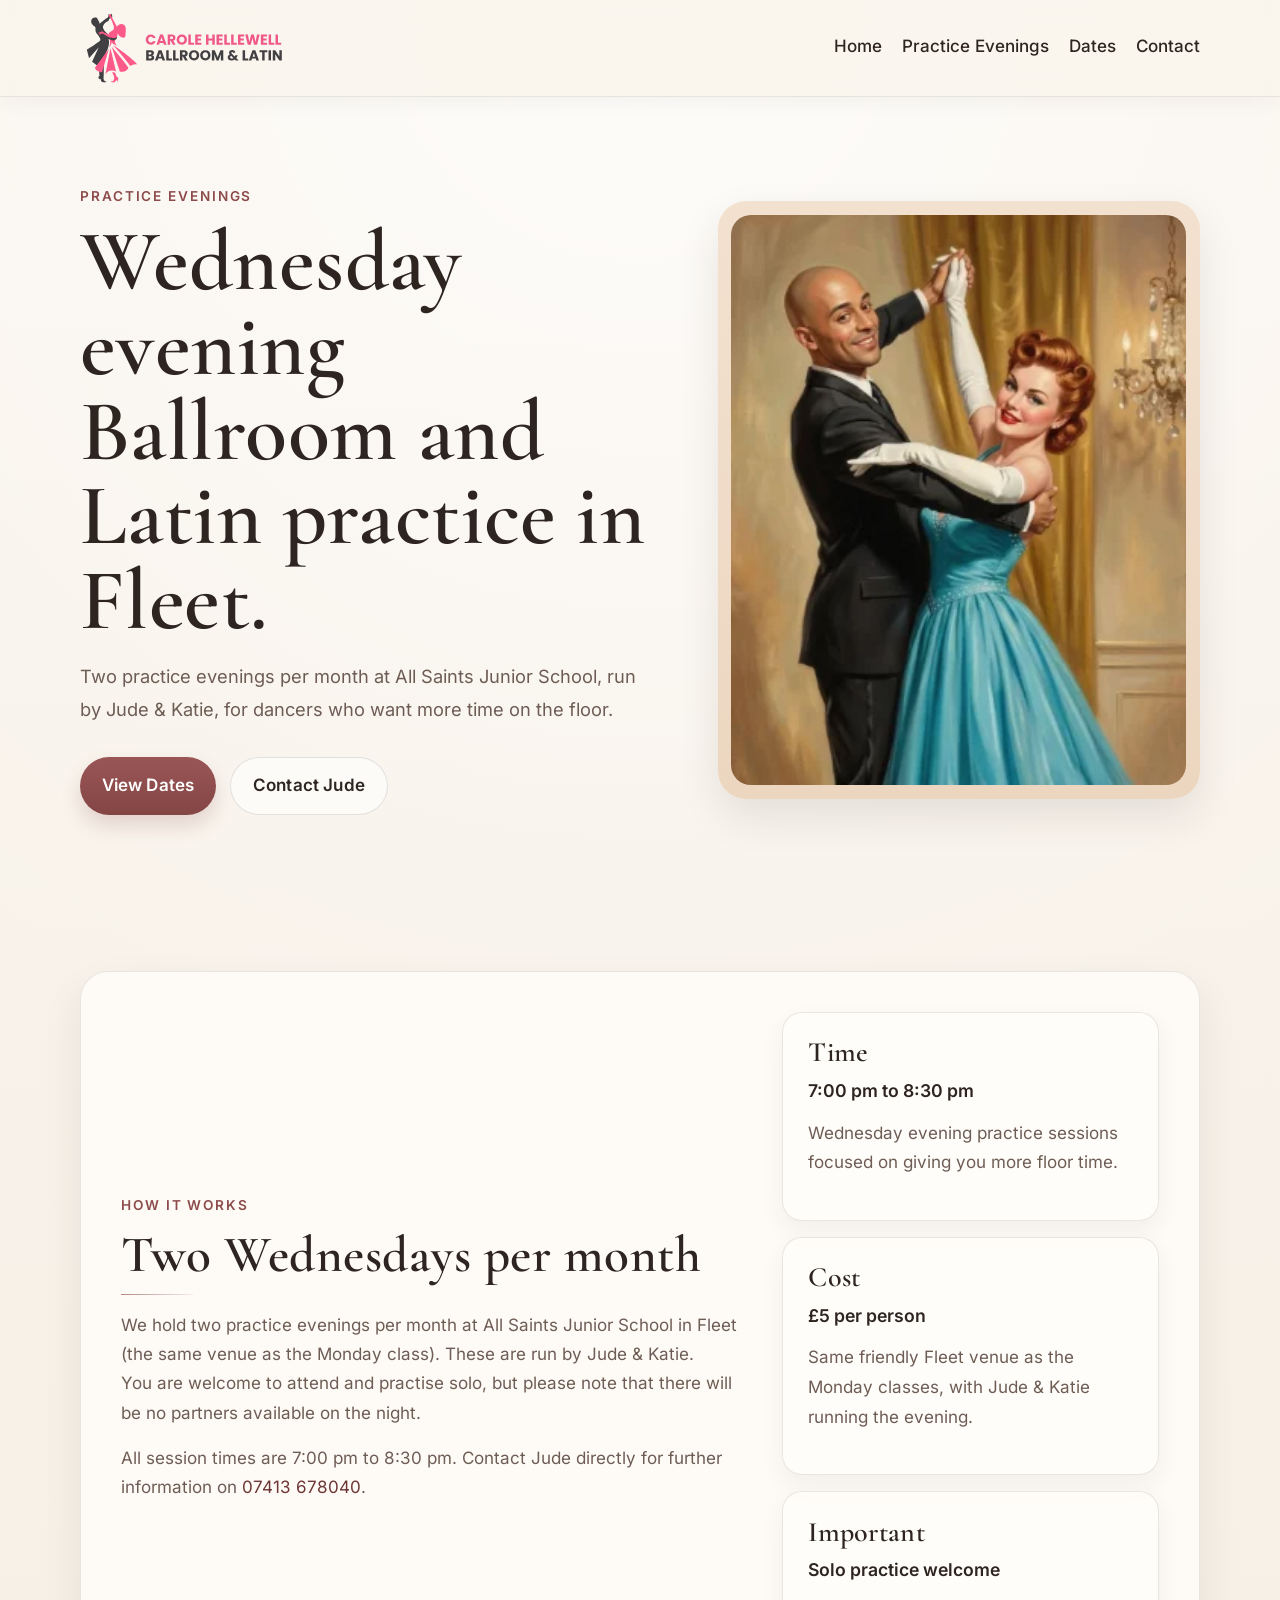
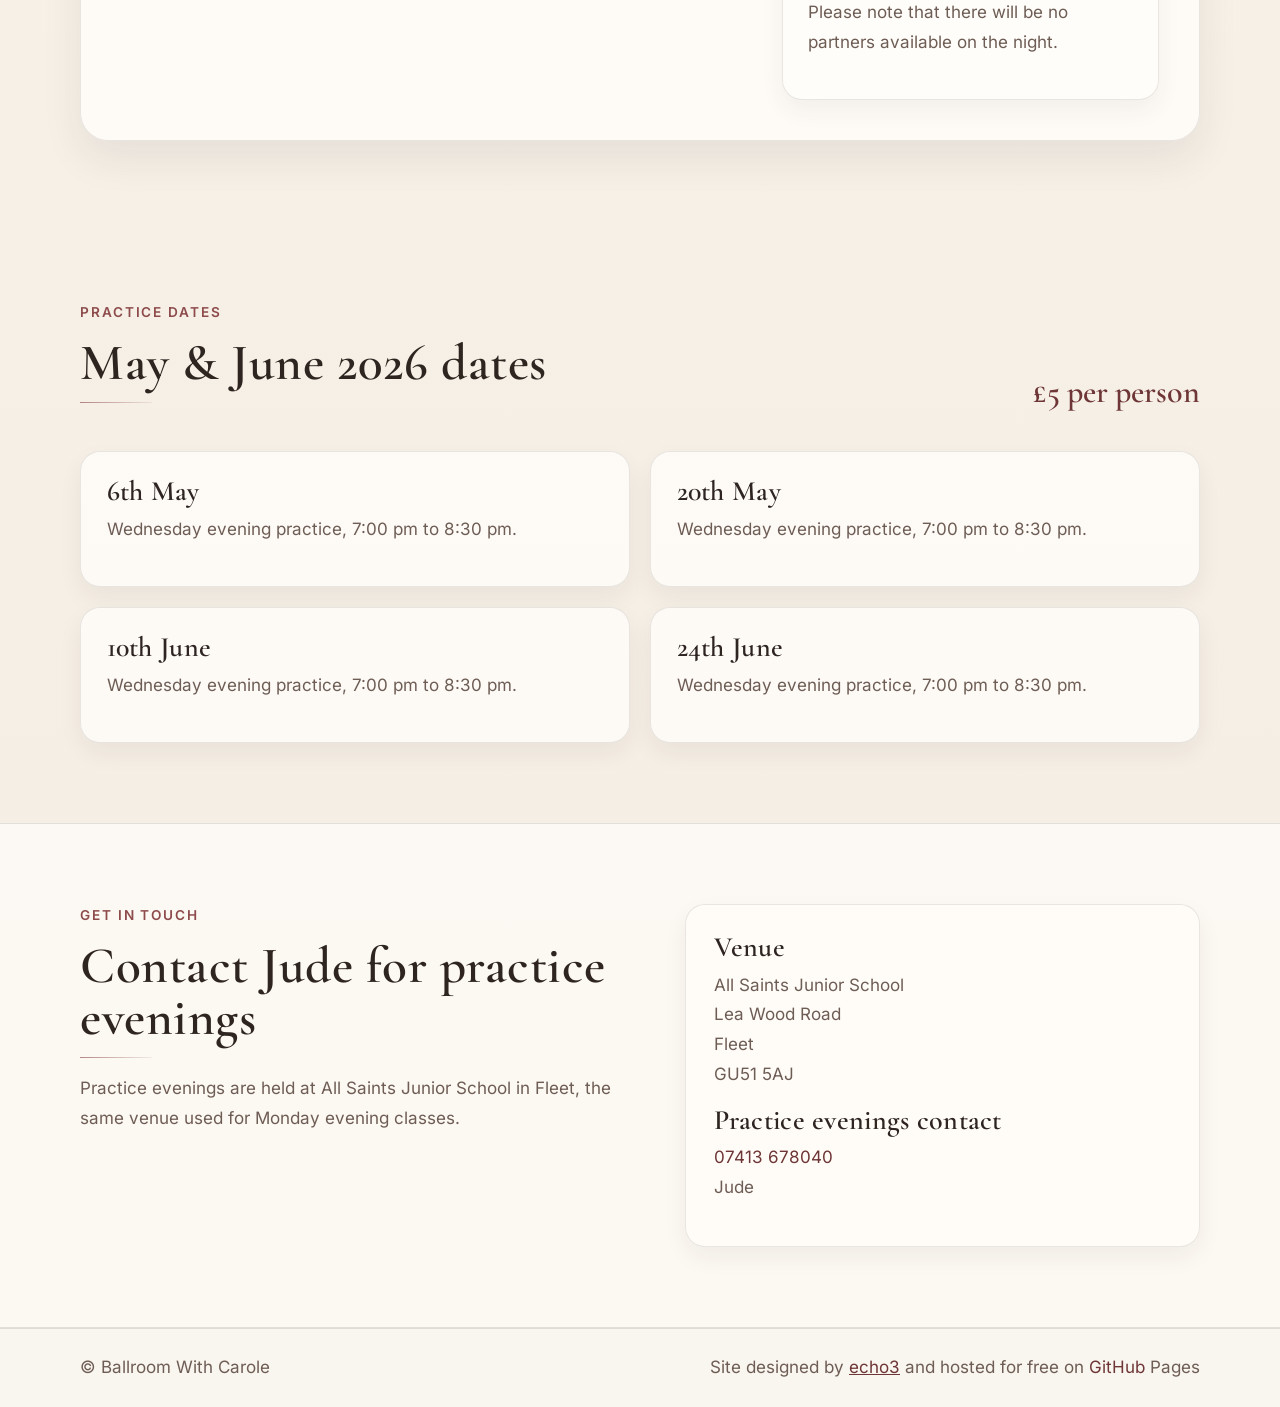
==== commit c6b2869b: "Update practice page to handle month array" ====
--- a/practice-evenings.html
+++ b/practice-evenings.html
@@ -273,12 +273,10 @@
   <script src="practice-evenings-data.js"></script>
   <script>
     (function () {
-      var data = window.practiceEveningsData || {};
-      var monthLabel = data.monthLabel || "";
-      var dates = Array.isArray(data.dates) ? data.dates : [];
+      var rawData = window.practiceEveningsData;
+      var months = Array.isArray(rawData) ? rawData : (rawData && rawData.monthLabel ? [rawData] : []);
       var heading = document.getElementById("practice-dates-heading");
       var list = document.getElementById("practice-dates-list");
-      var currentMonth = monthLabel;
       var monthNumbers = {
         january: "01",
         february: "02",
@@ -294,9 +292,9 @@
         december: "12"
       };
 
-      function slugifyDate(label) {
+      function slugifyDate(label, monthLabel) {
         var labelMatch = (label || "").match(/(\d{1,2})(?:st|nd|rd|th)?\s+([A-Za-z]+)/);
-        var monthMatch = (currentMonth || "").match(/([A-Za-z]+)\s+(\d{4})/);
+        var monthMatch = (monthLabel || "").match(/([A-Za-z]+)\s+(\d{4})/);
         var day = labelMatch ? labelMatch[1].padStart(2, "0") : "";
         var monthName = labelMatch ? labelMatch[2].toLowerCase() : "";
         var year = monthMatch ? monthMatch[2] : "";
@@ -309,25 +307,44 @@
         return "date-" + (label || "").toLowerCase().replace(/[^a-z0-9]+/g, "-").replace(/^-+|-+$/g, "");
       }
 
-      if (heading && monthLabel) {
-        heading.textContent = monthLabel + " dates";
+      if (heading && months.length) {
+        var headingText;
+        if (months.length === 1) {
+          headingText = months[0].monthLabel + " dates";
+        } else {
+          var yearMatch = (months[months.length - 1].monthLabel || "").match(/\d{4}/);
+          var year = yearMatch ? yearMatch[0] : "";
+          var monthNames = months.map(function (m) {
+            return (m.monthLabel || "").replace(/\s*\d{4}\s*/, "").trim();
+          });
+          headingText = monthNames.join(" & ") + (year ? " " + year : "") + " dates";
+        }
+        heading.textContent = headingText;
       }
 
       if (!list) {
         return;
       }
 
-      if (!dates.length) {
+      var allDates = [];
+      months.forEach(function (m) {
+        var dates = Array.isArray(m.dates) ? m.dates : [];
+        dates.forEach(function (d) {
+          allDates.push({ label: d, monthLabel: m.monthLabel });
+        });
+      });
+
+      if (!allDates.length) {
         list.innerHTML =
           '<article class="card practice-date-card"><h3>Dates coming soon</h3><p>New practice evening dates will be announced soon.</p></article>';
         return;
       }
 
-      list.innerHTML = dates
-        .map(function (dateLabel) {
+      list.innerHTML = allDates
+        .map(function (item) {
           return (
-            '<article class="card practice-date-card" id="' + slugifyDate(dateLabel) + '">' +
-            "<h3>" + dateLabel + "</h3>" +
+            '<article class="card practice-date-card" id="' + slugifyDate(item.label, item.monthLabel) + '">' +
+            "<h3>" + item.label + "</h3>" +
             "<p>Wednesday evening practice, 7:00 pm to 8:30 pm.</p>" +
             "</article>"
           );
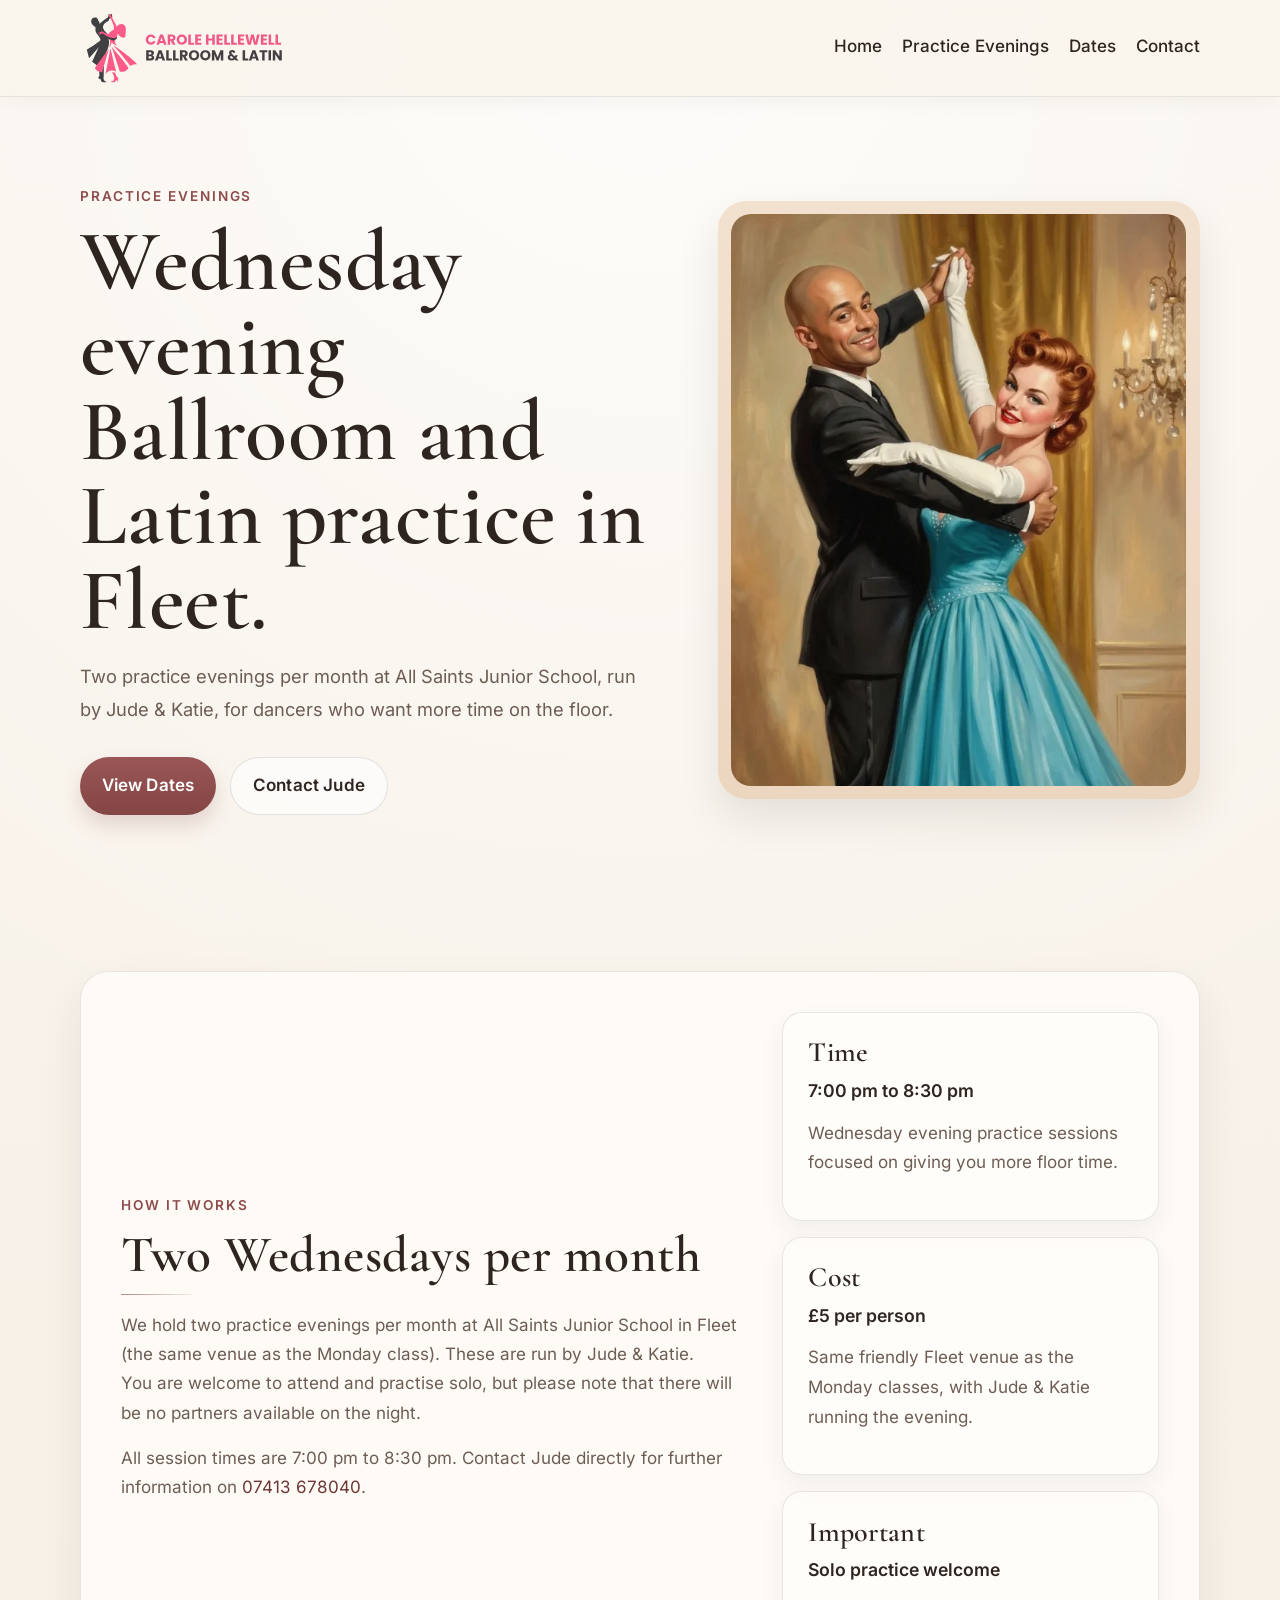
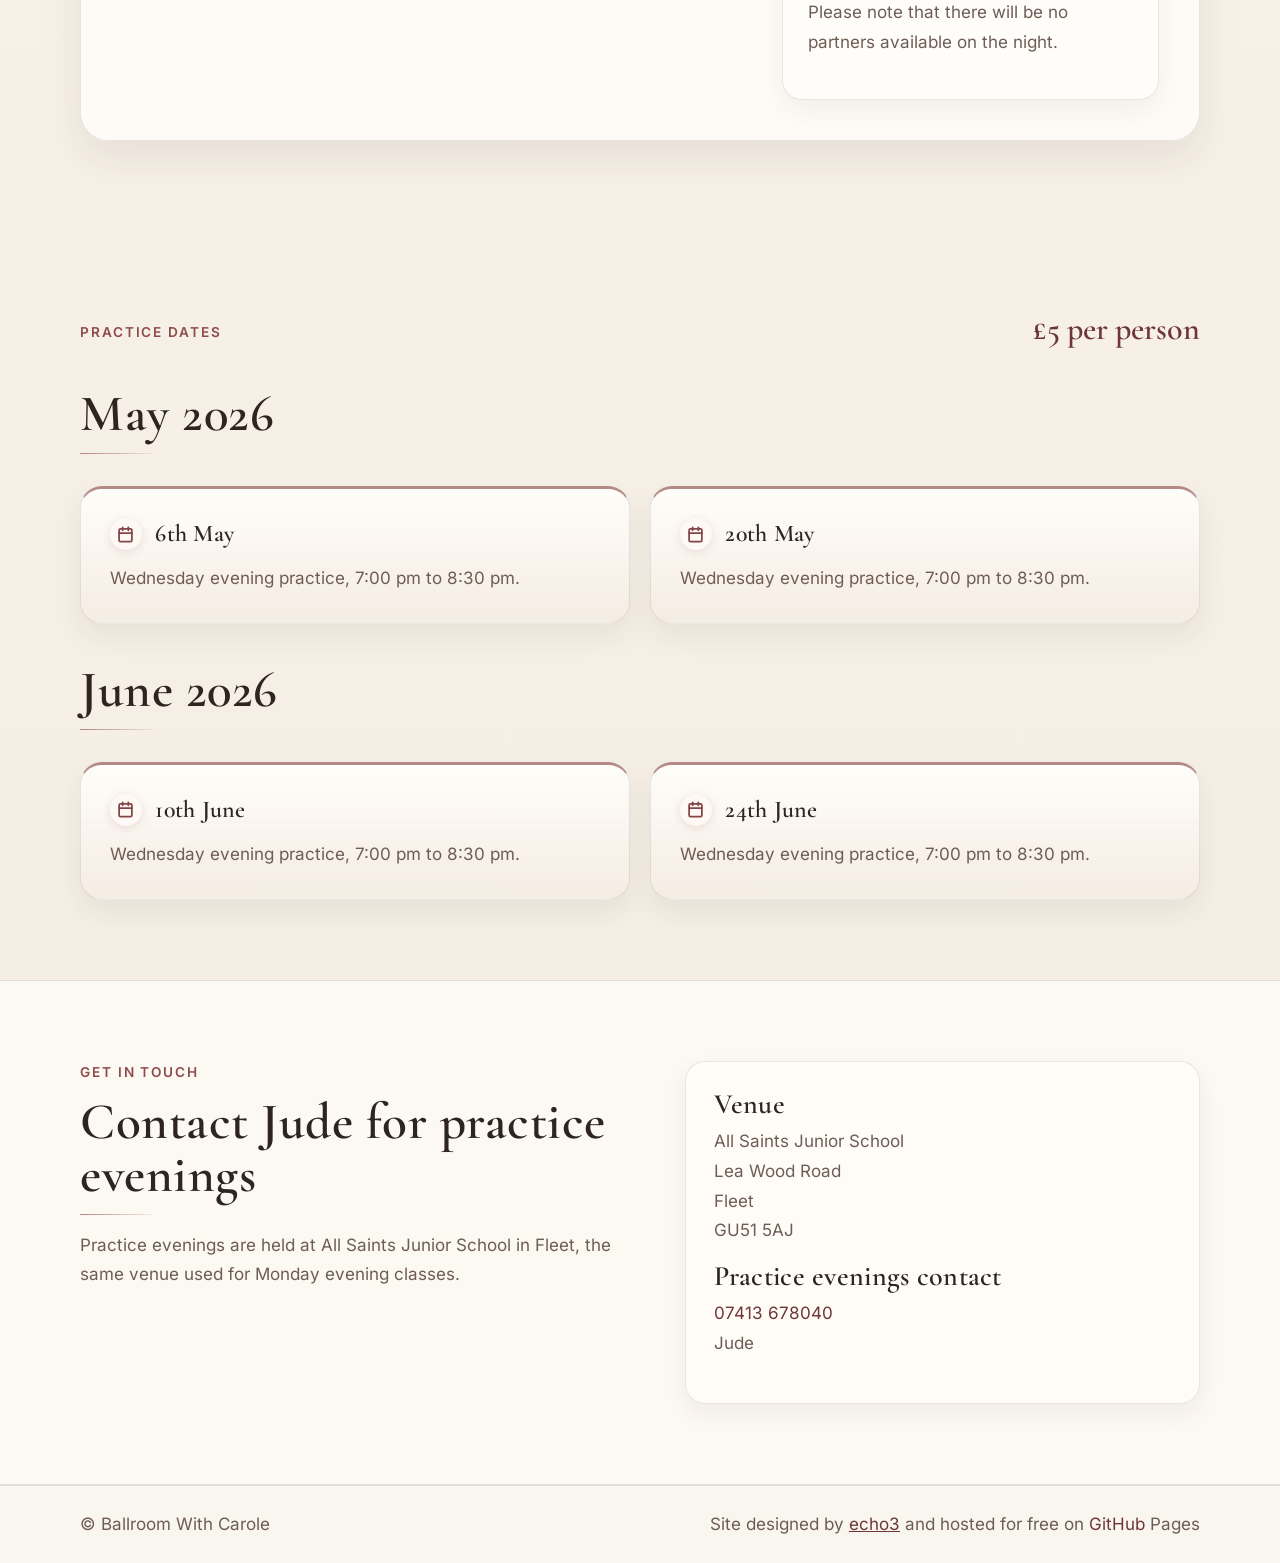
==== commit 692fcb44: "Update practice dates format" ====
--- a/practice-evenings.html
+++ b/practice-evenings.html
@@ -215,21 +215,11 @@
         <div class="section-heading">
           <div>
             <p class="eyebrow">Practice dates</p>
-            <h2 id="practice-dates-heading">April 2026 dates</h2>
           </div>
           <p class="price-tag">£5 per person</p>
         </div>
 
-        <div id="practice-dates-list" class="card-grid practice-dates-grid" aria-live="polite">
-          <article class="card practice-date-card" id="date-2026-04-08">
-            <h3>8th April</h3>
-            <p>Wednesday evening practice, 7:00 pm to 8:30 pm.</p>
-          </article>
-          <article class="card practice-date-card" id="date-2026-04-22">
-            <h3>22nd April</h3>
-            <p>Wednesday evening practice, 7:00 pm to 8:30 pm.</p>
-          </article>
-        </div>
+        <div id="practice-dates-list" aria-live="polite"></div>
       </div>
     </section>
 
@@ -275,7 +265,6 @@
     (function () {
       var rawData = window.practiceEveningsData;
       var months = Array.isArray(rawData) ? rawData : (rawData && rawData.monthLabel ? [rawData] : []);
-      var heading = document.getElementById("practice-dates-heading");
       var list = document.getElementById("practice-dates-list");
       var monthNumbers = {
         january: "01",
@@ -307,46 +296,38 @@
         return "date-" + (label || "").toLowerCase().replace(/[^a-z0-9]+/g, "-").replace(/^-+|-+$/g, "");
       }
 
-      if (heading && months.length) {
-        var headingText;
-        if (months.length === 1) {
-          headingText = months[0].monthLabel + " dates";
-        } else {
-          var yearMatch = (months[months.length - 1].monthLabel || "").match(/\d{4}/);
-          var year = yearMatch ? yearMatch[0] : "";
-          var monthNames = months.map(function (m) {
-            return (m.monthLabel || "").replace(/\s*\d{4}\s*/, "").trim();
-          });
-          headingText = monthNames.join(" & ") + (year ? " " + year : "") + " dates";
-        }
-        heading.textContent = headingText;
-      }
-
       if (!list) {
         return;
       }
 
-      var allDates = [];
-      months.forEach(function (m) {
-        var dates = Array.isArray(m.dates) ? m.dates : [];
-        dates.forEach(function (d) {
-          allDates.push({ label: d, monthLabel: m.monthLabel });
-        });
+      var hasDates = months.some(function (m) {
+        return Array.isArray(m.dates) && m.dates.length;
       });
 
-      if (!allDates.length) {
+      if (!hasDates) {
         list.innerHTML =
-          '<article class="card practice-date-card"><h3>Dates coming soon</h3><p>New practice evening dates will be announced soon.</p></article>';
+          '<article class="faq-item practice-date-item"><h3>Dates coming soon</h3><p>New practice evening dates will be announced soon.</p></article>';
         return;
       }
 
-      list.innerHTML = allDates
-        .map(function (item) {
+      list.innerHTML = months
+        .filter(function (m) { return Array.isArray(m.dates) && m.dates.length; })
+        .map(function (m) {
+          var cards = m.dates
+            .map(function (dateLabel) {
+              return (
+                '<article class="faq-item practice-date-item" id="' + slugifyDate(dateLabel, m.monthLabel) + '">' +
+                "<h3>" + dateLabel + "</h3>" +
+                "<p>Wednesday evening practice, 7:00 pm to 8:30 pm.</p>" +
+                "</article>"
+              );
+            })
+            .join("");
           return (
-            '<article class="card practice-date-card" id="' + slugifyDate(item.label, item.monthLabel) + '">' +
-            "<h3>" + item.label + "</h3>" +
-            "<p>Wednesday evening practice, 7:00 pm to 8:30 pm.</p>" +
-            "</article>"
+            '<div class="month-group">' +
+            "<h2>" + m.monthLabel + "</h2>" +
+            '<div class="faq-grid">' + cards + "</div>" +
+            "</div>"
           );
         })
         .join("");
--- a/style.css
+++ b/style.css
@@ -1,62 +1,62 @@
-@font-face {
-  font-family: "Cormorant Garamond";
-  font-style: normal;
-  font-weight: 500;
-  font-display: swap;
-  src: url("fonts/cormorant-garamond-latin.woff2") format("woff2");
-  unicode-range: U+0000-00FF, U+0131, U+0152-0153, U+02BB-02BC, U+02C6, U+02DA, U+02DC, U+0304, U+0308, U+0329, U+2000-206F, U+20AC, U+2122, U+2191, U+2193, U+2212, U+2215, U+FEFF, U+FFFD;
-}
-
-@font-face {
-  font-family: "Cormorant Garamond";
-  font-style: normal;
-  font-weight: 600;
-  font-display: swap;
-  src: url("fonts/cormorant-garamond-latin.woff2") format("woff2");
-  unicode-range: U+0000-00FF, U+0131, U+0152-0153, U+02BB-02BC, U+02C6, U+02DA, U+02DC, U+0304, U+0308, U+0329, U+2000-206F, U+20AC, U+2122, U+2191, U+2193, U+2212, U+2215, U+FEFF, U+FFFD;
-}
-
-@font-face {
-  font-family: "Cormorant Garamond";
-  font-style: normal;
-  font-weight: 700;
-  font-display: swap;
-  src: url("fonts/cormorant-garamond-latin.woff2") format("woff2");
-  unicode-range: U+0000-00FF, U+0131, U+0152-0153, U+02BB-02BC, U+02C6, U+02DA, U+02DC, U+0304, U+0308, U+0329, U+2000-206F, U+20AC, U+2122, U+2191, U+2193, U+2212, U+2215, U+FEFF, U+FFFD;
-}
-
-@font-face {
-  font-family: "Inter";
-  font-style: normal;
-  font-weight: 400;
-  font-display: swap;
-  src: url("fonts/inter-latin.woff2") format("woff2");
-  unicode-range: U+0000-00FF, U+0131, U+0152-0153, U+02BB-02BC, U+02C6, U+02DA, U+02DC, U+0304, U+0308, U+0329, U+2000-206F, U+20AC, U+2122, U+2191, U+2193, U+2212, U+2215, U+FEFF, U+FFFD;
-}
-
-@font-face {
-  font-family: "Inter";
-  font-style: normal;
-  font-weight: 500;
-  font-display: swap;
-  src: url("fonts/inter-latin.woff2") format("woff2");
-  unicode-range: U+0000-00FF, U+0131, U+0152-0153, U+02BB-02BC, U+02C6, U+02DA, U+02DC, U+0304, U+0308, U+0329, U+2000-206F, U+20AC, U+2122, U+2191, U+2193, U+2212, U+2215, U+FEFF, U+FFFD;
-}
-
-@font-face {
-  font-family: "Inter";
-  font-style: normal;
-  font-weight: 600;
-  font-display: swap;
-  src: url("fonts/inter-latin.woff2") format("woff2");
-  unicode-range: U+0000-00FF, U+0131, U+0152-0153, U+02BB-02BC, U+02C6, U+02DA, U+02DC, U+0304, U+0308, U+0329, U+2000-206F, U+20AC, U+2122, U+2191, U+2193, U+2212, U+2215, U+FEFF, U+FFFD;
-}
-
-:root {
-  --bg: #f6f0e7;
-  --bg-soft: #fbf7f1;
-  --surface: #fffdf9;
-  --surface-2: #f0e5d7;
+@font-face {
+  font-family: "Cormorant Garamond";
+  font-style: normal;
+  font-weight: 500;
+  font-display: swap;
+  src: url("fonts/cormorant-garamond-latin.woff2") format("woff2");
+  unicode-range: U+0000-00FF, U+0131, U+0152-0153, U+02BB-02BC, U+02C6, U+02DA, U+02DC, U+0304, U+0308, U+0329, U+2000-206F, U+20AC, U+2122, U+2191, U+2193, U+2212, U+2215, U+FEFF, U+FFFD;
+}
+
+@font-face {
+  font-family: "Cormorant Garamond";
+  font-style: normal;
+  font-weight: 600;
+  font-display: swap;
+  src: url("fonts/cormorant-garamond-latin.woff2") format("woff2");
+  unicode-range: U+0000-00FF, U+0131, U+0152-0153, U+02BB-02BC, U+02C6, U+02DA, U+02DC, U+0304, U+0308, U+0329, U+2000-206F, U+20AC, U+2122, U+2191, U+2193, U+2212, U+2215, U+FEFF, U+FFFD;
+}
+
+@font-face {
+  font-family: "Cormorant Garamond";
+  font-style: normal;
+  font-weight: 700;
+  font-display: swap;
+  src: url("fonts/cormorant-garamond-latin.woff2") format("woff2");
+  unicode-range: U+0000-00FF, U+0131, U+0152-0153, U+02BB-02BC, U+02C6, U+02DA, U+02DC, U+0304, U+0308, U+0329, U+2000-206F, U+20AC, U+2122, U+2191, U+2193, U+2212, U+2215, U+FEFF, U+FFFD;
+}
+
+@font-face {
+  font-family: "Inter";
+  font-style: normal;
+  font-weight: 400;
+  font-display: swap;
+  src: url("fonts/inter-latin.woff2") format("woff2");
+  unicode-range: U+0000-00FF, U+0131, U+0152-0153, U+02BB-02BC, U+02C6, U+02DA, U+02DC, U+0304, U+0308, U+0329, U+2000-206F, U+20AC, U+2122, U+2191, U+2193, U+2212, U+2215, U+FEFF, U+FFFD;
+}
+
+@font-face {
+  font-family: "Inter";
+  font-style: normal;
+  font-weight: 500;
+  font-display: swap;
+  src: url("fonts/inter-latin.woff2") format("woff2");
+  unicode-range: U+0000-00FF, U+0131, U+0152-0153, U+02BB-02BC, U+02C6, U+02DA, U+02DC, U+0304, U+0308, U+0329, U+2000-206F, U+20AC, U+2122, U+2191, U+2193, U+2212, U+2215, U+FEFF, U+FFFD;
+}
+
+@font-face {
+  font-family: "Inter";
+  font-style: normal;
+  font-weight: 600;
+  font-display: swap;
+  src: url("fonts/inter-latin.woff2") format("woff2");
+  unicode-range: U+0000-00FF, U+0131, U+0152-0153, U+02BB-02BC, U+02C6, U+02DA, U+02DC, U+0304, U+0308, U+0329, U+2000-206F, U+20AC, U+2122, U+2191, U+2193, U+2212, U+2215, U+FEFF, U+FFFD;
+}
+
+:root {
+  --bg: #f6f0e7;
+  --bg-soft: #fbf7f1;
+  --surface: #fffdf9;
+  --surface-2: #f0e5d7;
   --text: #2e2521;
   --muted: #6e5d55;
   --accent: #8d4b4b;
@@ -64,8 +64,8 @@
   --border: rgba(46, 37, 33, 0.12);
   --shadow: 0 18px 40px rgba(46, 37, 33, 0.08);
 
-  --font-heading: "Cormorant Garamond", serif;
-  --font-body: "Inter", sans-serif;
+  --font-heading: "Cormorant Garamond", serif;
+  --font-body: "Inter", sans-serif;
 
   --container: 1120px;
   --radius: 20px;
@@ -130,20 +130,20 @@
   padding-top: 3.75rem;
 }
 
-.about.section {
-  padding-top: 5.5rem;
-  padding-bottom: 5.5rem;
-}
-
-.panel-section {
-  padding-bottom: 0;
-}
-
-.styles.section,
-.classes.section,
-.faq.section,
-.private.section,
-.contact.section {
+.about.section {
+  padding-top: 5.5rem;
+  padding-bottom: 5.5rem;
+}
+
+.panel-section {
+  padding-bottom: 0;
+}
+
+.styles.section,
+.classes.section,
+.faq.section,
+.private.section,
+.contact.section {
   padding-top: 5rem;
   padding-bottom: 5rem;
 }
@@ -273,32 +273,32 @@
   margin-bottom: 0;
 }
 
-.intro-image-frame,
-.classes-image-frame {
-  width: 100%;
-  max-width: 220px;
-  background: linear-gradient(180deg, #f3e1cf, #ecd6c0);
-  padding: 0.55rem;
-  border-radius: 22px;
-  box-shadow: 0 12px 30px rgba(46, 37, 33, 0.12);
-}
-
-.intro-image-frame {
-  max-width: 250px;
-}
-
-.private-image-frame {
-  width: 100%;
-  max-width: 300px;
-  background: linear-gradient(180deg, #f3e1cf, #ecd6c0);
-  padding: 0.55rem;
-  border-radius: 22px;
-  box-shadow: 0 12px 30px rgba(46, 37, 33, 0.12);
-}
-
-.classes-image-frame {
-  max-width: 320px;
-}
+.intro-image-frame,
+.classes-image-frame {
+  width: 100%;
+  max-width: 220px;
+  background: linear-gradient(180deg, #f3e1cf, #ecd6c0);
+  padding: 0.55rem;
+  border-radius: 22px;
+  box-shadow: 0 12px 30px rgba(46, 37, 33, 0.12);
+}
+
+.intro-image-frame {
+  max-width: 250px;
+}
+
+.private-image-frame {
+  width: 100%;
+  max-width: 300px;
+  background: linear-gradient(180deg, #f3e1cf, #ecd6c0);
+  padding: 0.55rem;
+  border-radius: 22px;
+  box-shadow: 0 12px 30px rgba(46, 37, 33, 0.12);
+}
+
+.classes-image-frame {
+  max-width: 320px;
+}
 
 .intro-image-art,
 .private-image-art,
@@ -487,12 +487,12 @@
   box-shadow: 0 18px 40px rgba(46, 37, 33, 0.1);
 }
 
-.hero-art-frame img {
-  width: 100%;
-  height: auto;
-  border-radius: 20px;
-  filter: contrast(0.98) saturate(0.94);
-}
+.hero-art-frame img {
+  width: 100%;
+  height: auto;
+  border-radius: 20px;
+  filter: contrast(0.98) saturate(0.94);
+}
 
 .intro-copy h2::after,
 .private-copy h2::after,
@@ -643,54 +643,54 @@
   margin-bottom: 0.75rem;
 }
 
-.faq-grid {
-  display: grid;
-  grid-template-columns: repeat(2, 1fr);
-  gap: 1.25rem;
-  margin-top: 2rem;
-}
-
-.faq-item {
-  background: linear-gradient(180deg, rgba(255, 253, 249, 0.97), rgba(244, 236, 227, 0.9));
-  border: 1px solid rgba(46, 37, 33, 0.1);
-  border-top: 3px solid rgba(141, 75, 75, 0.62);
-  border-radius: 22px;
-  padding: 1.8rem;
-  box-shadow:
-    inset 0 1px 0 rgba(255, 255, 255, 0.72),
-    0 12px 28px rgba(46, 37, 33, 0.07);
-  transition: transform 0.22s ease, box-shadow 0.22s ease, border-color 0.22s ease;
-}
-
-.faq-item h3 {
-  display: flex;
-  align-items: center;
-  gap: 0.85rem;
-  font-size: 1.5rem;
-  line-height: 1.15;
-  margin-bottom: 0.9rem;
-}
-
-.faq-item h3::before {
-  content: "?";
-  width: 2rem;
-  height: 2rem;
-  border-radius: 50%;
-  display: inline-flex;
-  align-items: center;
-  justify-content: center;
-  flex: 0 0 2rem;
-  font-family: var(--font-body);
-  font-size: 0.95rem;
-  font-weight: 700;
-  color: #fff;
-  background: linear-gradient(180deg, #9a5656, #844545);
-  box-shadow: 0 8px 16px rgba(141, 75, 75, 0.22);
-}
-
-.faq-item p {
-  margin-bottom: 0;
-}
+.faq-grid {
+  display: grid;
+  grid-template-columns: repeat(2, 1fr);
+  gap: 1.25rem;
+  margin-top: 2rem;
+}
+
+.faq-item {
+  background: linear-gradient(180deg, rgba(255, 253, 249, 0.97), rgba(244, 236, 227, 0.9));
+  border: 1px solid rgba(46, 37, 33, 0.1);
+  border-top: 3px solid rgba(141, 75, 75, 0.62);
+  border-radius: 22px;
+  padding: 1.8rem;
+  box-shadow:
+    inset 0 1px 0 rgba(255, 255, 255, 0.72),
+    0 12px 28px rgba(46, 37, 33, 0.07);
+  transition: transform 0.22s ease, box-shadow 0.22s ease, border-color 0.22s ease;
+}
+
+.faq-item h3 {
+  display: flex;
+  align-items: center;
+  gap: 0.85rem;
+  font-size: 1.5rem;
+  line-height: 1.15;
+  margin-bottom: 0.9rem;
+}
+
+.faq-item h3::before {
+  content: "?";
+  width: 2rem;
+  height: 2rem;
+  border-radius: 50%;
+  display: inline-flex;
+  align-items: center;
+  justify-content: center;
+  flex: 0 0 2rem;
+  font-family: var(--font-body);
+  font-size: 0.95rem;
+  font-weight: 700;
+  color: #fff;
+  background: linear-gradient(180deg, #9a5656, #844545);
+  box-shadow: 0 8px 16px rgba(141, 75, 75, 0.22);
+}
+
+.faq-item p {
+  margin-bottom: 0;
+}
 
 .faq-link-wrap {
   margin-top: 1.5rem;
@@ -715,19 +715,29 @@
   box-shadow: var(--shadow-soft);
 }
 
-.card:not(.card-suspended):hover {
-  transform: translateY(-2px);
-  box-shadow: var(--shadow-card);
-  transition: transform 0.2s ease, box-shadow 0.2s ease;
-}
-
-.faq-item:hover {
-  transform: translateY(-3px);
-  border-color: rgba(141, 75, 75, 0.24);
-  box-shadow:
-    inset 0 1px 0 rgba(255, 255, 255, 0.78),
-    0 18px 34px rgba(46, 37, 33, 0.1);
-}
+.card:not(.card-suspended):hover {
+  transform: translateY(-2px);
+  box-shadow: var(--shadow-card);
+  transition: transform 0.2s ease, box-shadow 0.2s ease;
+}
+
+.faq-item:hover {
+  transform: translateY(-3px);
+  border-color: rgba(141, 75, 75, 0.24);
+  box-shadow:
+    inset 0 1px 0 rgba(255, 255, 255, 0.78),
+    0 18px 34px rgba(46, 37, 33, 0.1);
+}
+
+.practice-date-item h3::before {
+  content: "";
+  background: url("data:image/svg+xml,%3Csvg xmlns='http://www.w3.org/2000/svg' viewBox='0 0 24 24' fill='none' stroke='%23844545' stroke-width='2.5' stroke-linecap='round' stroke-linejoin='round'%3E%3Crect x='3' y='4' width='18' height='18' rx='2' ry='2'/%3E%3Cline x1='16' y1='2' x2='16' y2='6'/%3E%3Cline x1='8' y1='2' x2='8' y2='6'/%3E%3Cline x1='3' y1='10' x2='21' y2='10'/%3E%3C/svg%3E") center / 1.05rem no-repeat #fff9f5;
+  box-shadow: 0 2px 8px rgba(141, 75, 75, 0.15);
+}
+
+.month-group + .month-group {
+  margin-top: 2.5rem;
+}
 
 .site-footer {
   padding: 1.5rem 0;
@@ -742,13 +752,13 @@
   flex-wrap: wrap;
 }
 
-.footer-inner p {
-  margin: 0;
-}
-
-.footer-credit-link {
-  text-decoration: underline;
-}
+.footer-inner p {
+  margin: 0;
+}
+
+.footer-credit-link {
+  text-decoration: underline;
+}
 
 .brand img {
   height: 80px;
@@ -794,24 +804,24 @@
   }
 }
 
-@media (max-width: 700px) {
-  .hero-art,
-  .hero-art-frame,
-  .intro-image,
-  .intro-image-frame,
-  .private-image,
-  .private-image-frame,
-  .classes-image,
+@media (max-width: 700px) {
+  .hero-art,
+  .hero-art-frame,
+  .intro-image,
+  .intro-image-frame,
+  .private-image,
+  .private-image-frame,
+  .classes-image,
   .classes-image-frame {
     width: 100%;
   }
 
-  .hero-art-frame,
-  .intro-image-frame,
-  .private-image-frame,
-  .classes-image-frame {
-    max-width: none;
-  }
+  .hero-art-frame,
+  .intro-image-frame,
+  .private-image-frame,
+  .classes-image-frame {
+    max-width: none;
+  }
 
   .header-inner {
     flex-direction: column;
@@ -833,13 +843,13 @@
   }
 }
 
-@media (max-width: 1024px) {
-  .hero {
-    padding: 3rem 0 0 !important;
-  }
-
-  .styles.section,
-  .panel-section {
-    padding-bottom: 0 !important;
-  }
-}
+@media (max-width: 1024px) {
+  .hero {
+    padding: 3rem 0 0 !important;
+  }
+
+  .styles.section,
+  .panel-section {
+    padding-bottom: 0 !important;
+  }
+}
